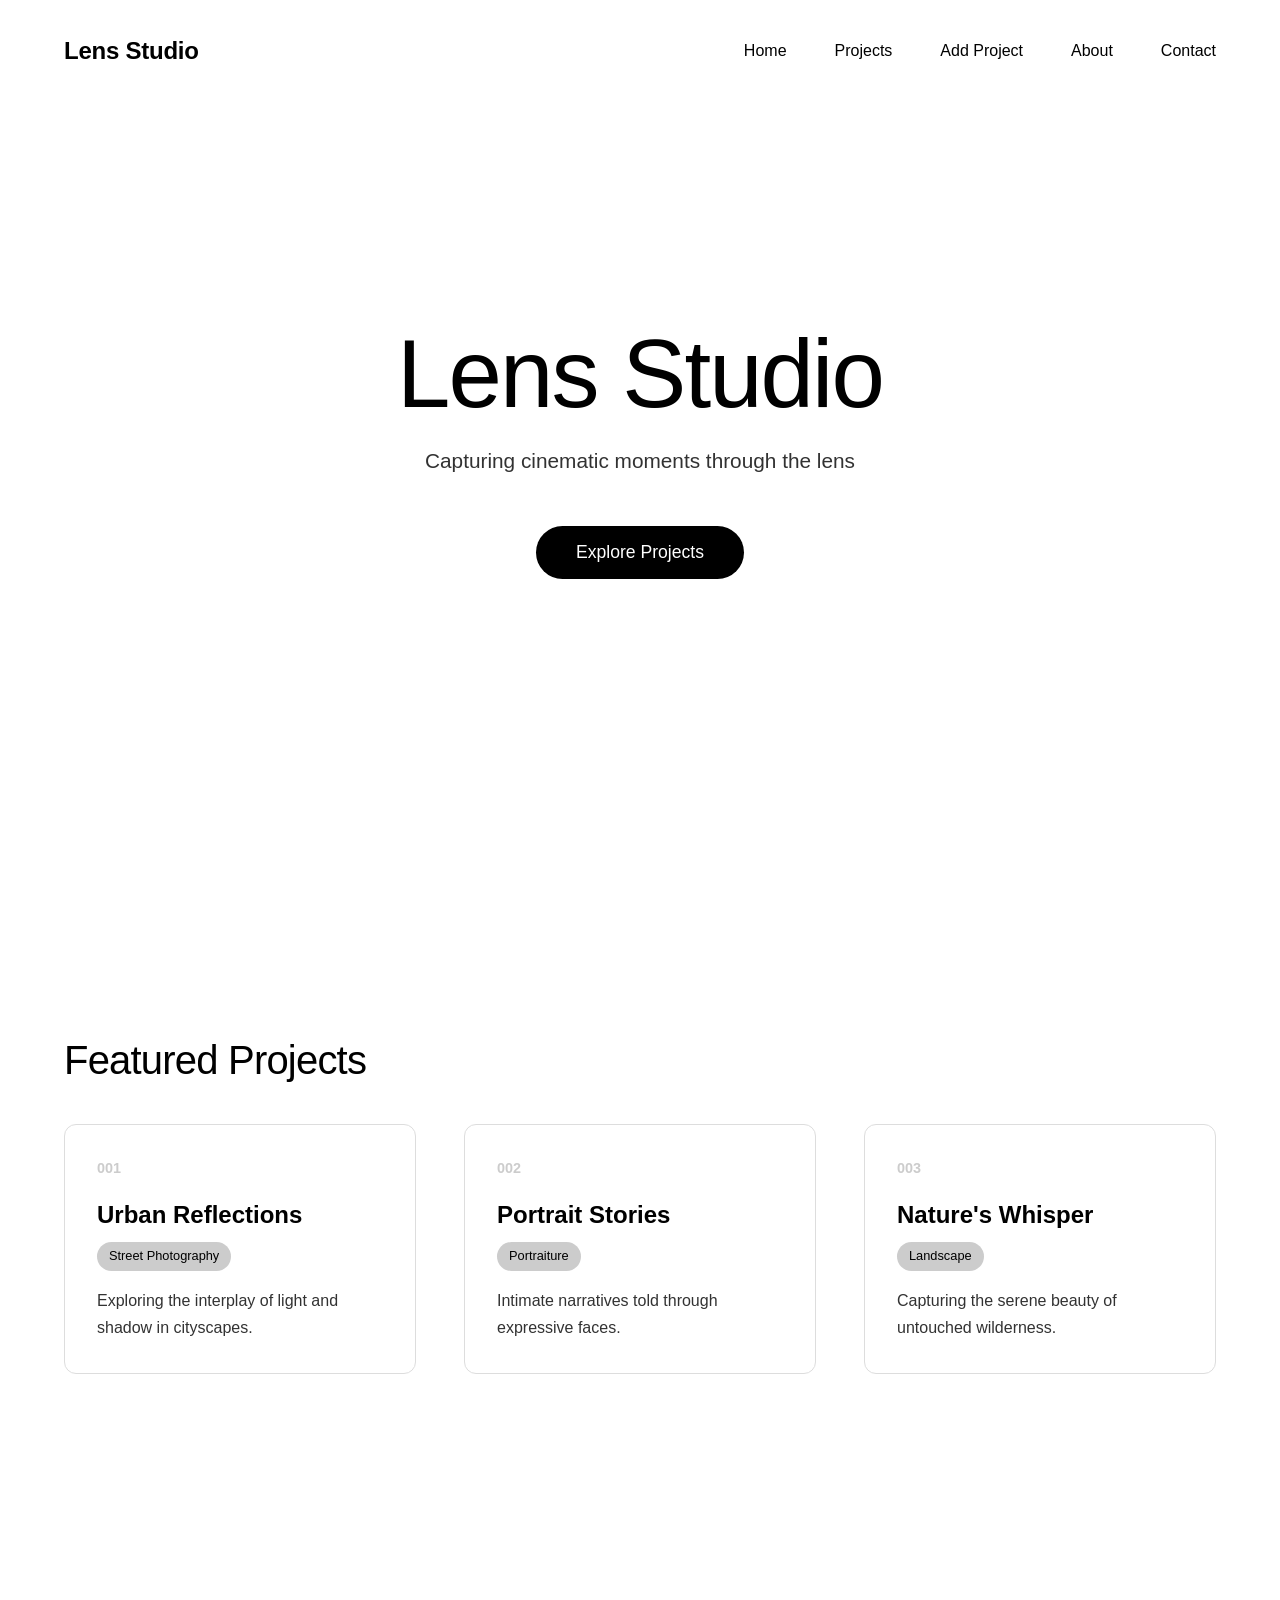
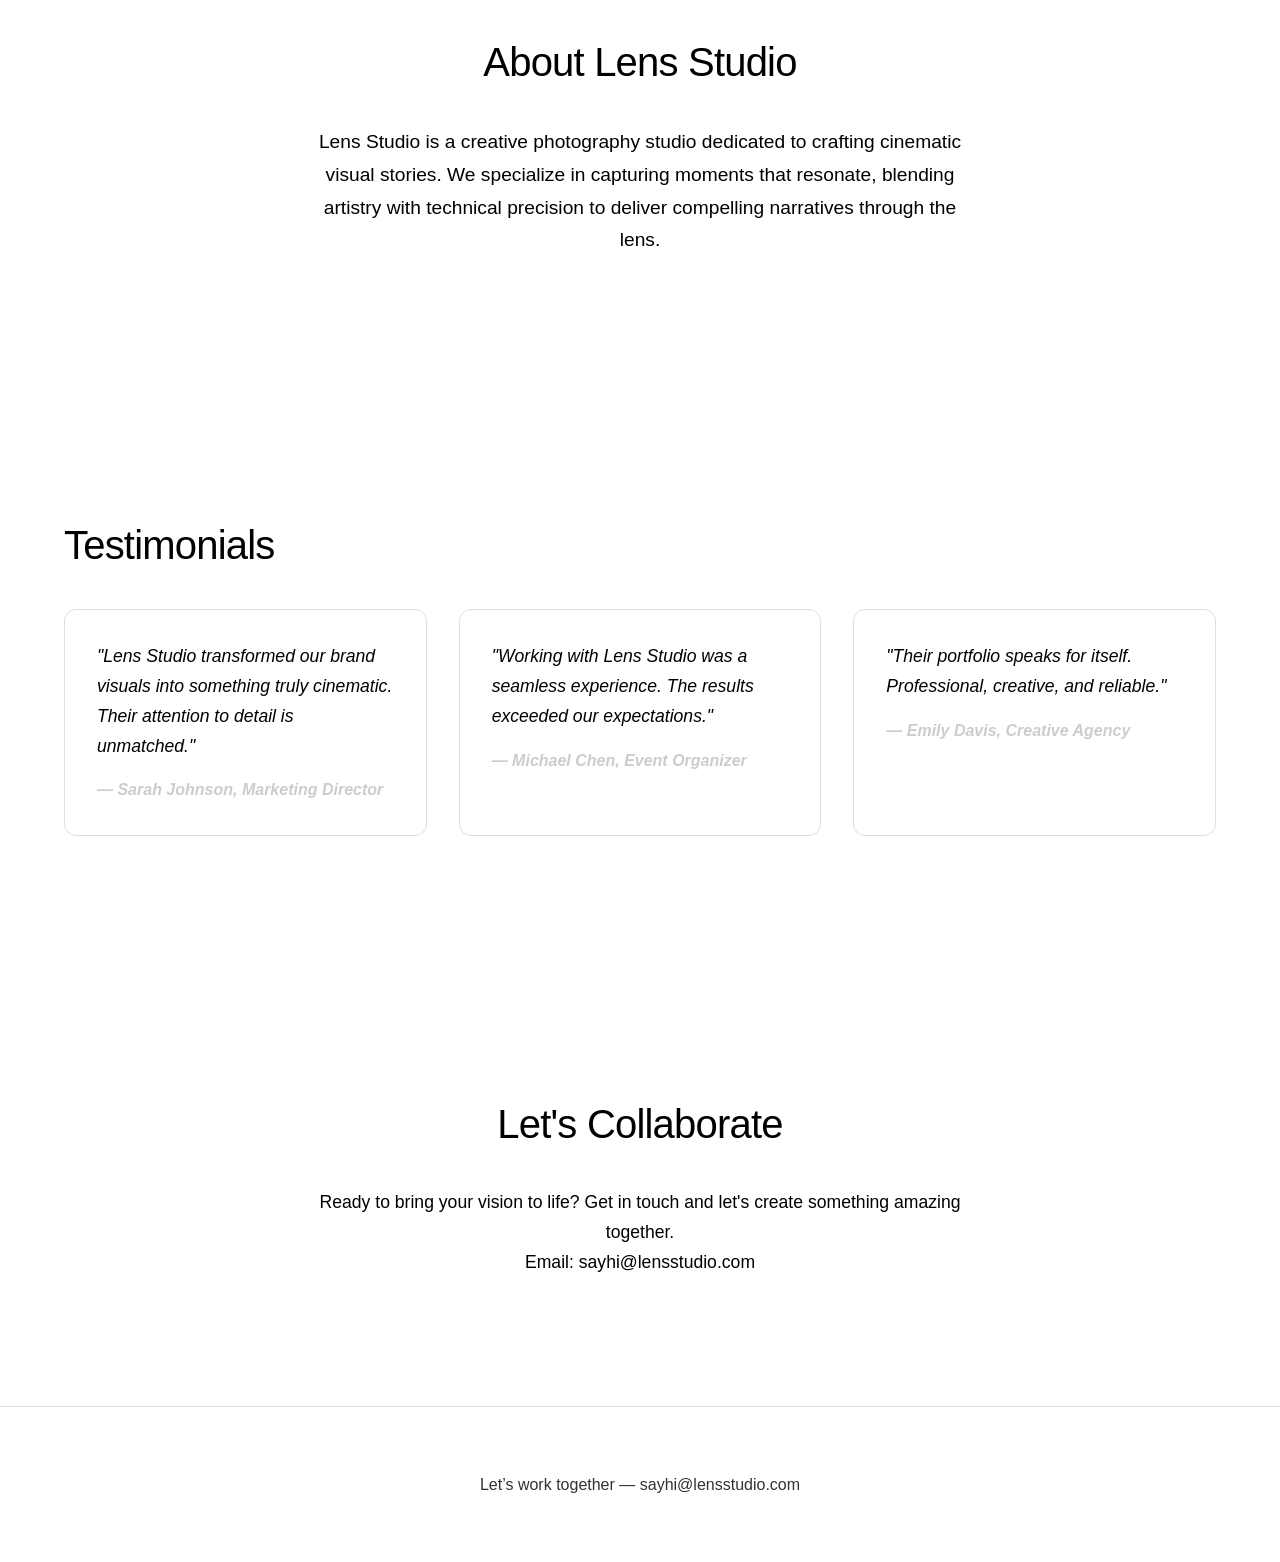
==== index.html @ a155107c "Folders added an wireframes updated" ====
<!DOCTYPE html>
<html lang="en">
<head>
    <meta charset="UTF-8">
    <meta name="viewport" content="width=device-width, initial-scale=1.0">
    <title>Lens Studio</title>
    <link rel="stylesheet" href="style.css">
</head>
<body>
    <header id="header">
        <nav>
            <div class="logo">Lens Studio</div>
            <ul>
                <li><a href="#home">Home</a></li>
                <li><a href="#projects">Projects</a></li>
                <li><a href="#add-project">Add Project</a></li>
                <li><a href="#about">About</a></li>
                <li><a href="#contact">Contact</a></li>
            </ul>
        </nav>
    </header>
    <main>
        <section id="home" class="hero">
            <div class="hero-content">
                <h1>Lens Studio</h1>
                <p>Capturing cinematic moments through the lens</p>
                <button id="explore-btn">Explore Projects</button>
            </div>
        </section>
        <section id="projects">
            <h2>Featured Projects</h2>
            <div class="projects-grid">
                <div class="project-card">
                    <div class="project-number">001</div>
                    <h3>Urban Reflections</h3>
                    <span class="category">Street Photography</span>
                    <p>Exploring the interplay of light and shadow in cityscapes.</p>
                </div>
                <div class="project-card">
                    <div class="project-number">002</div>
                    <h3>Portrait Stories</h3>
                    <span class="category">Portraiture</span>
                    <p>Intimate narratives told through expressive faces.</p>
                </div>
                <div class="project-card">
                    <div class="project-number">003</div>
                    <h3>Nature's Whisper</h3>
                    <span class="category">Landscape</span>
                    <p>Capturing the serene beauty of untouched wilderness.</p>
                </div>
            </div>
        </section>
        <section id="about">
            <h2>About Lens Studio</h2>
            <p>Lens Studio is a creative photography studio dedicated to crafting cinematic visual stories. We specialize in capturing moments that resonate, blending artistry with technical precision to deliver compelling narratives through the lens.</p>
        </section>
        <section id="testimonials">
            <h2>Testimonials</h2>
            <div class="testimonials-grid">
                <div class="testimonial-card">
                    <p>"Lens Studio transformed our brand visuals into something truly cinematic. Their attention to detail is unmatched."</p>
                    <cite>— Sarah Johnson, Marketing Director</cite>
                </div>
                <div class="testimonial-card">
                    <p>"Working with Lens Studio was a seamless experience. The results exceeded our expectations."</p>
                    <cite>— Michael Chen, Event Organizer</cite>
                </div>
                <div class="testimonial-card">
                    <p>"Their portfolio speaks for itself. Professional, creative, and reliable."</p>
                    <cite>— Emily Davis, Creative Agency</cite>
                </div>
            </div>
        </section>
        <section id="contact">
            <h2>Let's Collaborate</h2>
            <p>Ready to bring your vision to life? Get in touch and let's create something amazing together.</p>
            <p>Email: <a href="mailto:sayhi@lensstudio.com">sayhi@lensstudio.com</a></p>
        </section>
    </main>
    <footer>
        <p>Let’s work together — <a href="mailto:sayhi@lensstudio.com">sayhi@lensstudio.com</a></p>
    </footer>
    <script src="script.js"></script>
</body>
</html>
---- style.css ----
/* CSS Variables for themes - removed dark mode for homepage */
:root {
    --bg-color: #ffffff;
    --text-color: #000000;
    --accent-color: #cccccc;
    --shadow: rgba(0, 0, 0, 0.1);
    --border: #dddddd;
}

/* Global Styles */
* {
    margin: 0;
    padding: 0;
    box-sizing: border-box;
}

html {
    scroll-behavior: smooth;
}

body {
    font-family: 'Inter', -apple-system, BlinkMacSystemFont, 'Segoe UI', Roboto, sans-serif;
    line-height: 1.6;
    color: var(--text-color);
    background-color: var(--bg-color);
    transition: background-color 0.3s, color 0.3s;
}

h1, h2 {
    font-weight: 400;
    letter-spacing: -0.02em;
}

h1 {
    font-size: clamp(3rem, 10vw, 6rem);
    line-height: 1.1;
    font-family: 'Space Grotesk', sans-serif;
}

h2 {
    font-size: 2.5rem;
    margin-bottom: 2rem;
}

p {
    font-size: 1.1rem;
    line-height: 1.7;
}

/* Header */
header {
    position: fixed;
    top: 0;
    width: 100%;
    z-index: 100;
    transition: all 0.3s ease;
}

header.scrolled {
    background: rgba(255, 255, 255, 0.95);
    backdrop-filter: blur(10px);
    border-bottom: 1px solid var(--border);
}

nav {
    display: flex;
    justify-content: space-between;
    align-items: center;
    padding: 2rem 4rem;
    max-width: 1400px;
    margin: 0 auto;
}

.logo {
    font-size: 1.5rem;
    font-weight: 600;
    letter-spacing: -0.01em;
    font-family: 'Space Grotesk', sans-serif;
}

nav ul {
    display: flex;
    list-style: none;
    gap: 3rem;
}

nav a {
    text-decoration: none;
    color: var(--text-color);
    font-weight: 500;
    transition: color 0.3s ease;
    position: relative;
}

nav a:hover {
    color: var(--accent-color);
}

nav a::after {
    content: '';
    position: absolute;
    bottom: -5px;
    left: 0;
    width: 0;
    height: 2px;
    background: var(--text-color);
    transition: width 0.3s ease;
}

nav a:hover::after {
    width: 100%;
}

/* Hero */
.hero {
    height: 100vh;
    display: flex;
    align-items: center;
    justify-content: center;
    text-align: center;
    padding: 0 2rem;
}

.hero-content h1 {
    margin-bottom: 1rem;
}

.hero-content p {
    font-size: 1.3rem;
    margin-bottom: 3rem;
    opacity: 0.8;
}

#explore-btn {
    background: var(--text-color);
    color: var(--bg-color);
    border: none;
    padding: 1rem 2.5rem;
    font-size: 1.1rem;
    font-weight: 500;
    cursor: pointer;
    border-radius: 50px;
    transition: all 0.3s ease;
    position: relative;
    overflow: hidden;
}

#explore-btn:hover {
    background: var(--accent-color);
    transform: translateY(-2px);
    box-shadow: 0 10px 30px var(--shadow);
}

#explore-btn::before {
    content: '';
    position: absolute;
    top: 0;
    left: -100%;
    width: 100%;
    height: 100%;
    background: linear-gradient(90deg, transparent, rgba(255,255,255,0.2), transparent);
    transition: left 0.5s;
}

#explore-btn:hover::before {
    left: 100%;
}

/* Sections */
section {
    padding: 8rem 4rem;
    max-width: 1400px;
    margin: 0 auto;
    opacity: 0;
    transform: translateY(30px);
    transition: opacity 0.6s ease, transform 0.6s ease;
}

section.visible {
    opacity: 1;
    transform: translateY(0);
}

#about, #contact {
    text-align: center;
    max-width: 800px;
    margin: 0 auto;
}

#about p {
    font-size: 1.2rem;
}

/* Projects */
.projects-grid {
    display: grid;
    grid-template-columns: repeat(3, 1fr);
    gap: 3rem;
}

.project-card {
    background: var(--bg-color);
    border: 1px solid var(--border);
    border-radius: 12px;
    padding: 2rem;
    transition: all 0.3s ease;
    cursor: pointer;
}

.project-card:hover {
    transform: translateY(-10px);
    box-shadow: 0 20px 40px var(--shadow);
    border-color: var(--accent-color);
}

.project-number {
    font-size: 0.9rem;
    color: var(--accent-color);
    font-weight: 600;
    margin-bottom: 1rem;
}

.project-card h3 {
    font-size: 1.5rem;
    margin-bottom: 0.5rem;
}

.category {
    display: inline-block;
    background: var(--accent-color);
    color: var(--text-color);
    padding: 0.25rem 0.75rem;
    border-radius: 20px;
    font-size: 0.8rem;
    font-weight: 500;
    margin-bottom: 1rem;
}

.project-card p {
    font-size: 1rem;
    opacity: 0.8;
}

/* Testimonials */
.testimonials-grid {
    display: grid;
    grid-template-columns: repeat(auto-fit, minmax(300px, 1fr));
    gap: 2rem;
}

.testimonial-card {
    background: var(--bg-color);
    border: 1px solid var(--border);
    border-radius: 12px;
    padding: 2rem;
    transition: all 0.3s ease;
}

.testimonial-card:hover {
    transform: translateY(-5px);
    box-shadow: 0 10px 20px var(--shadow);
}

.testimonial-card p {
    font-style: italic;
    margin-bottom: 1rem;
    font-size: 1.1rem;
}

.testimonial-card cite {
    font-weight: 600;
    color: var(--accent-color);
}

/* Contact */
#contact a {
    color: var(--text-color);
    text-decoration: none;
    font-weight: 500;
    transition: color 0.3s ease;
}

#contact a:hover {
    color: var(--accent-color);
}

/* Footer */
footer {
    padding: 4rem 4rem;
    text-align: center;
    border-top: 1px solid var(--border);
    background: var(--bg-color);
}

footer p {
    font-size: 1rem;
    opacity: 0.8;
}

footer a {
    color: var(--text-color);
    text-decoration: none;
    font-weight: 500;
}

/* Responsive */
@media (max-width: 1024px) {
    .projects-grid {
        grid-template-columns: repeat(2, 1fr);
    }
    nav {
        padding: 2rem;
    }
    nav ul {
        gap: 2rem;
    }
    section {
        padding: 6rem 2rem;
    }
}

@media (max-width: 768px) {
    h1 {
        font-size: clamp(2.5rem, 15vw, 4rem);
    }
    h2 {
        font-size: 2rem;
    }
    .projects-grid {
        grid-template-columns: 1fr;
    }
    nav ul {
        gap: 1rem;
    }
    nav a {
        font-size: 0.9rem;
    }
    .hero-content p {
        font-size: 1.1rem;
    }
    #explore-btn {
        padding: 0.8rem 2rem;
        font-size: 1rem;
    }
    section {
        padding: 4rem 1rem;
    }
    footer {
        padding: 2rem 1rem;
    }
}
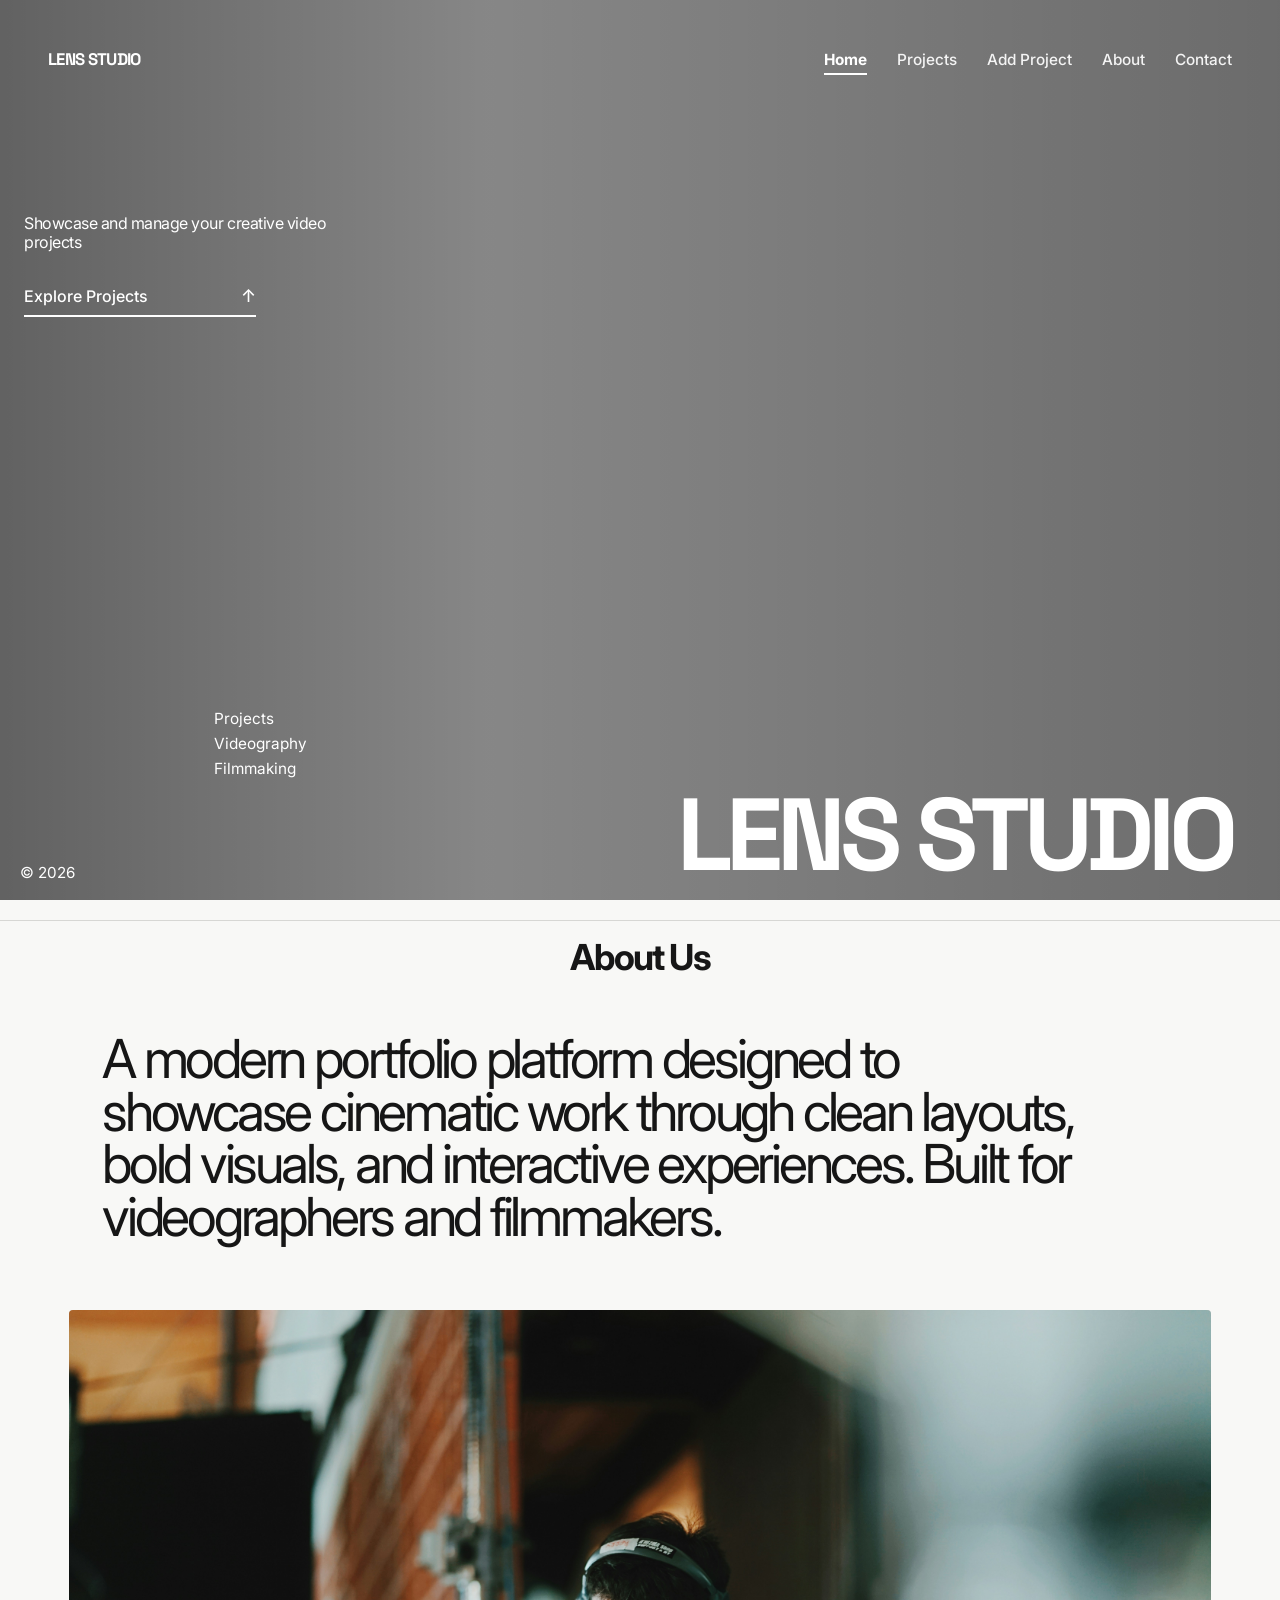
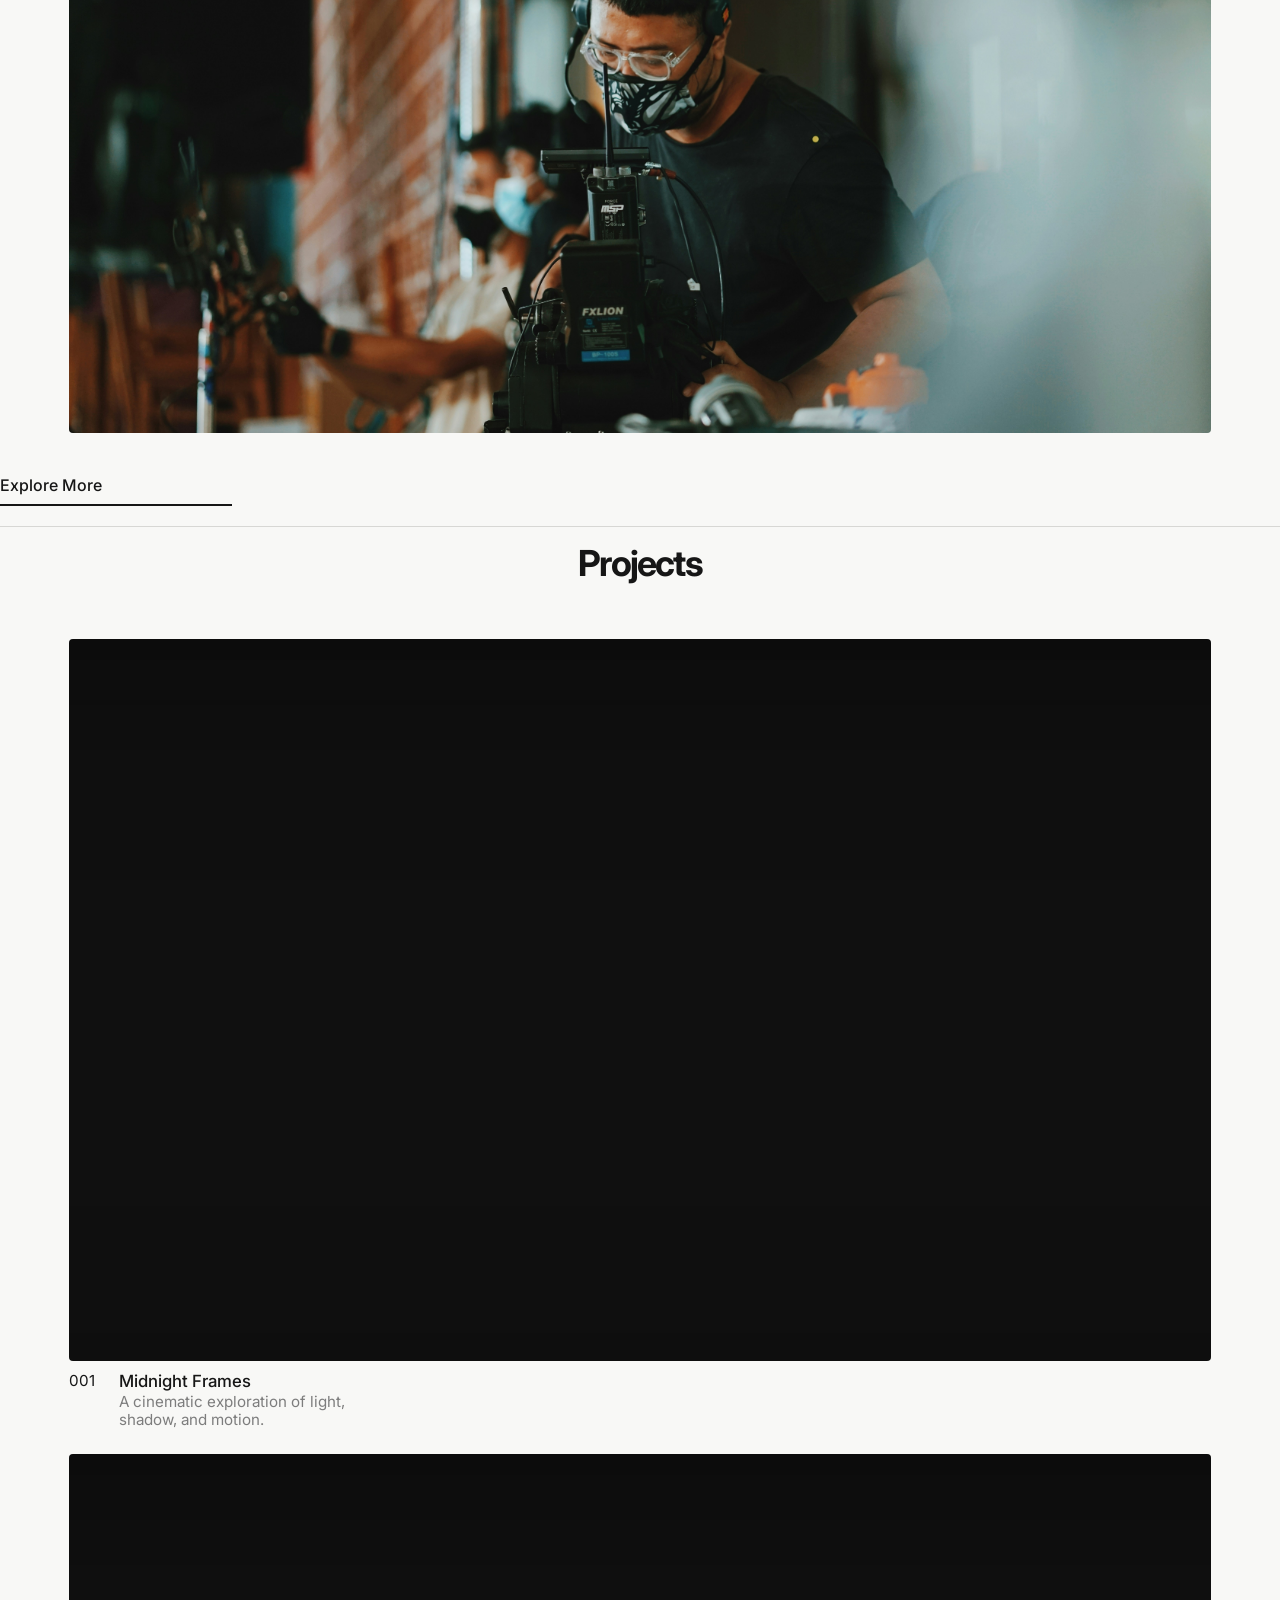
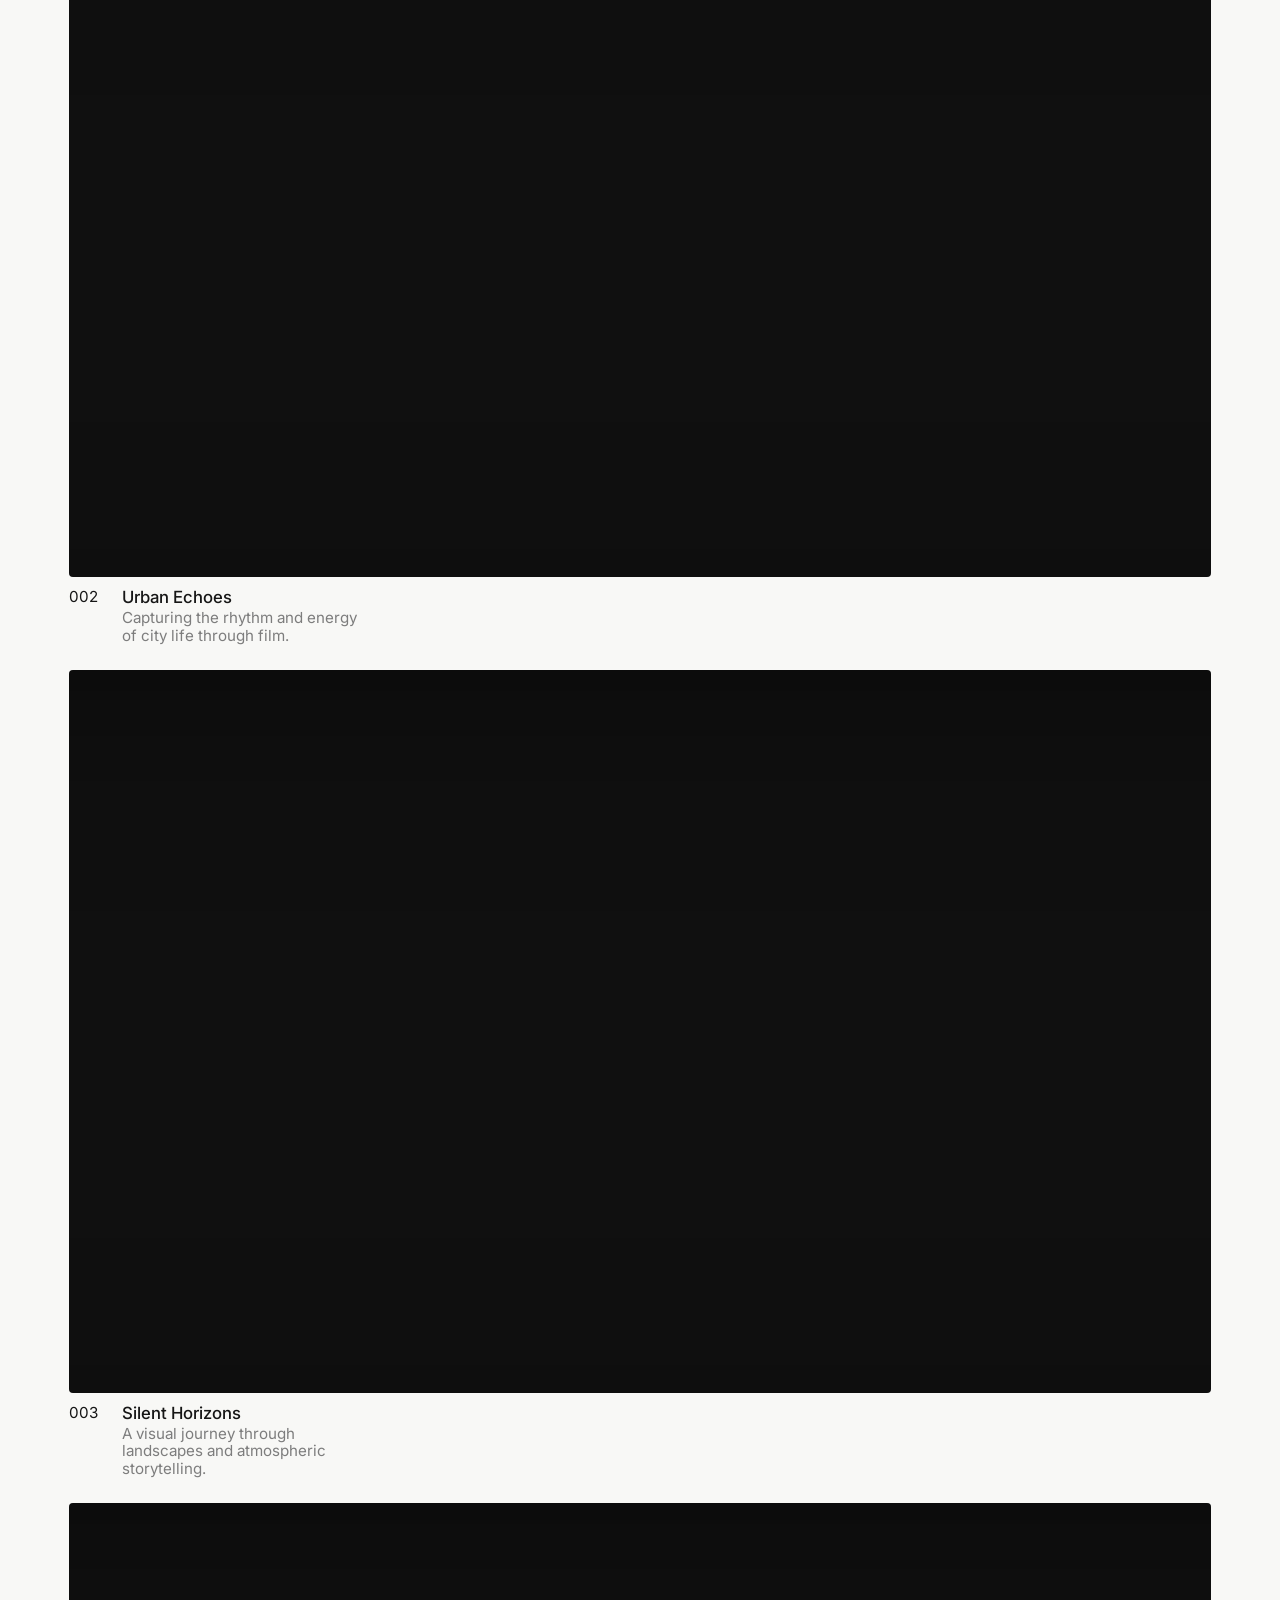
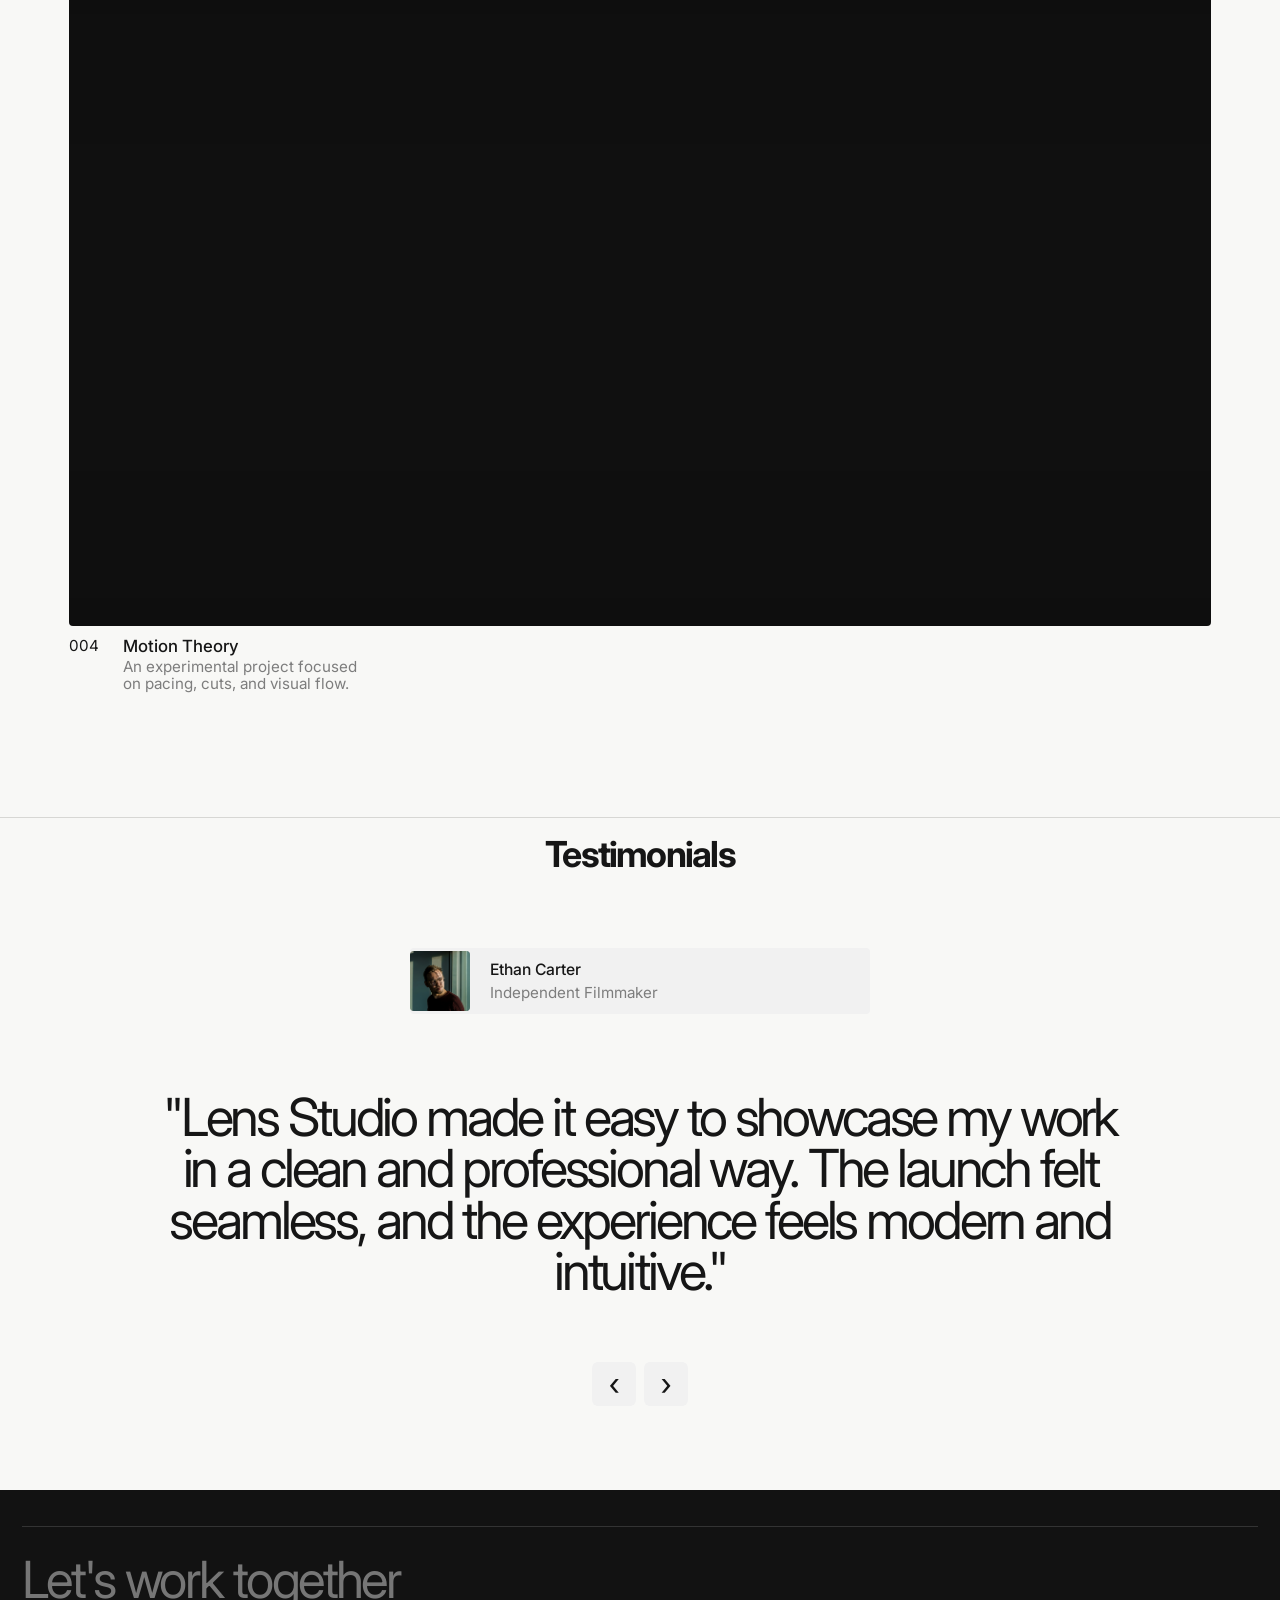
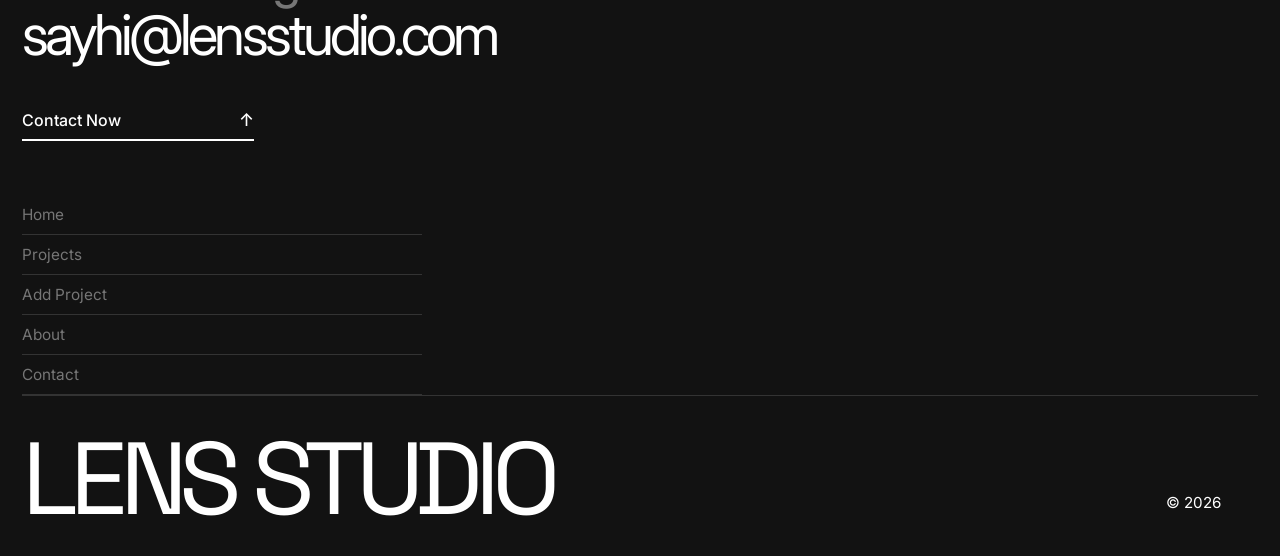
==== commit e1da39c0: "wireframes updated and link pages added" ====
--- a/index.html
+++ b/index.html
@@ -4,82 +4,236 @@
     <meta charset="UTF-8">
     <meta name="viewport" content="width=device-width, initial-scale=1.0">
     <title>Lens Studio</title>
+    <link rel="preconnect" href="https://fonts.googleapis.com">
+    <link rel="preconnect" href="https://fonts.gstatic.com" crossorigin>
+    <link href="https://fonts.googleapis.com/css2?family=Inter:wght@400;500;600;700;800&family=Space+Grotesk:wght@700&display=swap" rel="stylesheet">
     <link rel="stylesheet" href="style.css">
 </head>
 <body>
-    <header id="header">
-        <nav>
-            <div class="logo">Lens Studio</div>
-            <ul>
-                <li><a href="#home">Home</a></li>
-                <li><a href="#projects">Projects</a></li>
-                <li><a href="#add-project">Add Project</a></li>
-                <li><a href="#about">About</a></li>
-                <li><a href="#contact">Contact</a></li>
+    <header class="site-header" id="header">
+        <nav class="main-nav" aria-label="Primary">
+            <a class="logo" href="#home">LENS STUDIO</a>
+            <ul class="nav-list">
+                <li><a href="#home" class="nav-link active">Home</a></li>
+                <li><a href="#projects" class="nav-link">Projects</a></li>
+                <li><a href="add-project.html" class="nav-link">Add Project</a></li>
+                <li><a href="#about" class="nav-link">About</a></li>
+                <li><a href="contact.html" class="nav-link">Contact</a></li>
             </ul>
         </nav>
     </header>
+
     <main>
-        <section id="home" class="hero">
-            <div class="hero-content">
-                <h1>Lens Studio</h1>
-                <p>Capturing cinematic moments through the lens</p>
-                <button id="explore-btn">Explore Projects</button>
-            </div>
-        </section>
-        <section id="projects">
-            <h2>Featured Projects</h2>
-            <div class="projects-grid">
-                <div class="project-card">
-                    <div class="project-number">001</div>
-                    <h3>Urban Reflections</h3>
-                    <span class="category">Street Photography</span>
-                    <p>Exploring the interplay of light and shadow in cityscapes.</p>
-                </div>
-                <div class="project-card">
-                    <div class="project-number">002</div>
-                    <h3>Portrait Stories</h3>
-                    <span class="category">Portraiture</span>
-                    <p>Intimate narratives told through expressive faces.</p>
-                </div>
-                <div class="project-card">
-                    <div class="project-number">003</div>
-                    <h3>Nature's Whisper</h3>
-                    <span class="category">Landscape</span>
-                    <p>Capturing the serene beauty of untouched wilderness.</p>
-                </div>
-            </div>
-        </section>
-        <section id="about">
-            <h2>About Lens Studio</h2>
-            <p>Lens Studio is a creative photography studio dedicated to crafting cinematic visual stories. We specialize in capturing moments that resonate, blending artistry with technical precision to deliver compelling narratives through the lens.</p>
-        </section>
-        <section id="testimonials">
-            <h2>Testimonials</h2>
-            <div class="testimonials-grid">
-                <div class="testimonial-card">
-                    <p>"Lens Studio transformed our brand visuals into something truly cinematic. Their attention to detail is unmatched."</p>
-                    <cite>— Sarah Johnson, Marketing Director</cite>
-                </div>
-                <div class="testimonial-card">
-                    <p>"Working with Lens Studio was a seamless experience. The results exceeded our expectations."</p>
-                    <cite>— Michael Chen, Event Organizer</cite>
-                </div>
-                <div class="testimonial-card">
-                    <p>"Their portfolio speaks for itself. Professional, creative, and reliable."</p>
-                    <cite>— Emily Davis, Creative Agency</cite>
-                </div>
-            </div>
-        </section>
-        <section id="contact">
-            <h2>Let's Collaborate</h2>
-            <p>Ready to bring your vision to life? Get in touch and let's create something amazing together.</p>
-            <p>Email: <a href="mailto:sayhi@lensstudio.com">sayhi@lensstudio.com</a></p>
+        <section id="home" class="hero-panel">
+            <div class="hero-video-wrap" aria-hidden="true">
+                <iframe
+                    class="hero-video"
+                    src="https://www.youtube-nocookie.com/embed/nTNQWsrMmH4?autoplay=1&mute=1&loop=1&playlist=nTNQWsrMmH4&controls=0&showinfo=0&modestbranding=1&rel=0&playsinline=1"
+                    title="Lens Studio hero background video"
+                    allow="autoplay; encrypted-media; picture-in-picture"
+                    referrerpolicy="strict-origin-when-cross-origin"
+                    tabindex="-1"
+                ></iframe>
+            </div>
+            <div class="hero-overlay" aria-hidden="true"></div>
+            <div class="hero-copy">
+                <p class="hero-description">Showcase and manage your creative video projects</p>
+                <a class="line-action" href="#projects">
+                    <span>Explore Projects</span>
+                    <span class="action-arrow" aria-hidden="true">↑</span>
+                </a>
+            </div>
+
+            <div class="hero-meta">
+                <ul class="hero-tags" aria-label="Creative categories">
+                    <li>Projects</li>
+                    <li>Videography</li>
+                    <li>Filmmaking</li>
+                </ul>
+                <p class="hero-year">© 2026</p>
+            </div>
+
+            <div class="hero-brand" aria-hidden="true">LENS STUDIO</div>
+        </section>
+
+        <section id="about" class="content-section">
+            <div class="section-divider"></div>
+            <h2 class="section-title">About Us</h2>
+            <div class="about-copy">
+                <p>
+                    A modern portfolio platform designed to showcase cinematic work through clean layouts,
+                    bold visuals, and interactive experiences. Built for videographers and filmmakers.
+                </p>
+            </div>
+            <div class="feature-panel">
+                <img
+                    class="feature-image"
+                    src="images/rendy-novantino-V8idTEo5K20-unsplash.jpg"
+                    alt="Cinematic behind-the-scenes filmmaking setup"
+                >
+            </div>
+            <a class="line-action line-action-dark" href="#projects">
+                <span>Explore More</span>
+            </a>
+        </section>
+
+        <section id="projects" class="content-section projects-section">
+            <div class="section-divider"></div>
+            <h2 class="section-title">Projects</h2>
+
+            <article class="project-showcase project-showcase-link">
+                <a class="project-showcase-anchor" href="midnight-frames.html" aria-label="Open Midnight Frames project page">
+                    <div class="project-visual video-card">
+                        <iframe
+                            class="project-video"
+                            src="https://www.youtube-nocookie.com/embed/4ykTi2jB4NY?autoplay=1&mute=1&loop=1&playlist=4ykTi2jB4NY&controls=0&modestbranding=1&rel=0&playsinline=1&iv_load_policy=3&fs=0&disablekb=1"
+                            title="Midnight Frames video preview"
+                            loading="lazy"
+                            allow="autoplay; encrypted-media; picture-in-picture"
+                            allowfullscreen
+                            referrerpolicy="strict-origin-when-cross-origin"
+                            tabindex="-1"
+                        ></iframe>
+                    </div>
+                    <div class="project-caption">
+                        <span class="project-index">001</span>
+                        <div>
+                            <h3>Midnight Frames</h3>
+                            <p>A cinematic exploration of light, shadow, and motion.</p>
+                        </div>
+                    </div>
+                </a>
+            </article>
+
+            <article class="project-showcase">
+                <div class="project-visual video-card">
+                    <iframe
+                        class="project-video"
+                        src="https://www.youtube-nocookie.com/embed/WNnKGUQZi84?autoplay=1&mute=1&loop=1&playlist=WNnKGUQZi84&controls=0&modestbranding=1&rel=0&playsinline=1&iv_load_policy=3&fs=0&disablekb=1"
+                        title="Urban Echoes video preview"
+                        loading="lazy"
+                        allow="autoplay; encrypted-media; picture-in-picture"
+                        allowfullscreen
+                        referrerpolicy="strict-origin-when-cross-origin"
+                        tabindex="-1"
+                    ></iframe>
+                </div>
+                <div class="project-caption">
+                    <span class="project-index">002</span>
+                    <div>
+                        <h3>Urban Echoes</h3>
+                        <p>Capturing the rhythm and energy of city life through film.</p>
+                    </div>
+                </div>
+            </article>
+
+            <article class="project-showcase">
+                <div class="project-visual video-card">
+                    <iframe
+                        class="project-video"
+                        src="https://www.youtube-nocookie.com/embed/wZjqeleKDyE?autoplay=1&mute=1&loop=1&playlist=wZjqeleKDyE&controls=0&modestbranding=1&rel=0&playsinline=1&iv_load_policy=3&fs=0&disablekb=1"
+                        title="Silent Horizons video preview"
+                        loading="lazy"
+                        allow="autoplay; encrypted-media; picture-in-picture"
+                        allowfullscreen
+                        referrerpolicy="strict-origin-when-cross-origin"
+                        tabindex="-1"
+                    ></iframe>
+                </div>
+                <div class="project-caption">
+                    <span class="project-index">003</span>
+                    <div>
+                        <h3>Silent Horizons</h3>
+                        <p>A visual journey through landscapes and atmospheric storytelling.</p>
+                    </div>
+                </div>
+            </article>
+
+            <article class="project-showcase">
+                <div class="project-visual video-card">
+                    <iframe
+                        class="project-video"
+                        src="https://www.youtube-nocookie.com/embed/X4EcUcoo0r4?autoplay=1&mute=1&loop=1&playlist=X4EcUcoo0r4&controls=0&modestbranding=1&rel=0&playsinline=1&iv_load_policy=3&fs=0&disablekb=1"
+                        title="Motion Theory video preview"
+                        loading="lazy"
+                        allow="autoplay; encrypted-media; picture-in-picture"
+                        allowfullscreen
+                        referrerpolicy="strict-origin-when-cross-origin"
+                        tabindex="-1"
+                    ></iframe>
+                </div>
+                <div class="project-caption">
+                    <span class="project-index">004</span>
+                    <div>
+                        <h3>Motion Theory</h3>
+                        <p>An experimental project focused on pacing, cuts, and visual flow.</p>
+                    </div>
+                </div>
+            </article>
+        </section>
+
+        <section id="testimonials" class="content-section testimonials-section">
+            <div class="section-divider"></div>
+            <h2 class="section-title">Testimonials</h2>
+
+            <div class="testimonial-card">
+                <div class="testimonial-author">
+                    <img
+                        class="author-avatar"
+                        id="author-avatar"
+                        src="images/ben-tofan-liy0P6AmGPM-unsplash.jpg"
+                        alt="Portrait of Ethan Carter"
+                    >
+                    <div>
+                        <p class="author-name" id="author-name">Ethan Carter</p>
+                        <p class="author-role" id="author-role">Independent Filmmaker</p>
+                    </div>
+                </div>
+
+                <blockquote class="testimonial-quote" id="testimonial-quote">
+                    "Lens Studio made it easy to showcase my work in a clean and professional way.
+                    The launch felt seamless, and the experience feels modern and intuitive."
+                </blockquote>
+
+                <div class="testimonial-controls">
+                    <button class="testimonial-button" id="prev-testimonial" type="button" aria-label="Previous testimonial">
+                        ‹
+                    </button>
+                    <button class="testimonial-button" id="next-testimonial" type="button" aria-label="Next testimonial">
+                        ›
+                    </button>
+                </div>
+            </div>
         </section>
     </main>
-    <footer>
-        <p>Let’s work together — <a href="mailto:sayhi@lensstudio.com">sayhi@lensstudio.com</a></p>
+
+    <footer id="contact" class="site-footer">
+        <div class="footer-divider"></div>
+        <div class="footer-intro">
+            <p class="footer-kicker">Let's work together</p>
+            <a class="footer-email" href="mailto:sayhi@lensstudio.com">sayhi@lensstudio.com</a>
+            <a class="line-action footer-action" href="mailto:sayhi@lensstudio.com">
+                <span>Contact Now</span>
+                <span class="action-arrow" aria-hidden="true">↑</span>
+            </a>
+        </div>
+
+        <div class="footer-links">
+            <a href="#home">Home</a>
+            <a href="#projects">Projects</a>
+            <a href="add-project.html">Add Project</a>
+            <a href="#about">About</a>
+            <a href="contact.html">Contact</a>
+        </div>
+
+        <div class="footer-divider"></div>
+
+        <div class="footer-bottom">
+            <p class="footer-brand">LENS STUDIO</p>
+            <p class="footer-year">© 2026</p>
+        </div>
     </footer>
+
     <script src="script.js"></script>
 </body>
-</html>+</html>
--- a/style.css
+++ b/style.css
@@ -1,17 +1,20 @@
-/* CSS Variables for themes - removed dark mode for homepage */
 :root {
-    --bg-color: #ffffff;
-    --text-color: #000000;
-    --accent-color: #cccccc;
-    --shadow: rgba(0, 0, 0, 0.1);
-    --border: #dddddd;
-}
-
-/* Global Styles */
+    --bg: #f8f8f6;
+    --surface: #d9d9d9;
+    --hero: #a7a7a7;
+    --text: #161616;
+    --muted: #7d7d7d;
+    --line: #d7d7d4;
+    --footer: #121212;
+    --footer-line: rgba(255, 255, 255, 0.14);
+    --footer-muted: #767676;
+    --white: #ffffff;
+}
+
 * {
+    box-sizing: border-box;
     margin: 0;
     padding: 0;
-    box-sizing: border-box;
 }
 
 html {
@@ -19,333 +22,1289 @@
 }
 
 body {
-    font-family: 'Inter', -apple-system, BlinkMacSystemFont, 'Segoe UI', Roboto, sans-serif;
-    line-height: 1.6;
-    color: var(--text-color);
-    background-color: var(--bg-color);
-    transition: background-color 0.3s, color 0.3s;
-}
-
-h1, h2 {
-    font-weight: 400;
-    letter-spacing: -0.02em;
-}
-
-h1 {
-    font-size: clamp(3rem, 10vw, 6rem);
-    line-height: 1.1;
-    font-family: 'Space Grotesk', sans-serif;
-}
-
-h2 {
-    font-size: 2.5rem;
-    margin-bottom: 2rem;
-}
-
-p {
+    background: var(--bg);
+    color: var(--text);
+    font-family: "Inter", sans-serif;
+}
+
+.page-main {
+    padding-top: 80px;
+}
+
+a {
+    color: inherit;
+    text-decoration: none;
+}
+
+button {
+    font: inherit;
+}
+
+.site-header {
+    position: fixed;
+    inset: 0 0 auto;
+    z-index: 20;
+    padding: 24px 24px 0;
+    transition: background 0.3s ease, padding 0.3s ease, box-shadow 0.3s ease;
+}
+
+.site-header.scrolled {
+    padding: 0;
+    background: rgba(0, 0, 0, 0.96);
+    box-shadow: 0 12px 30px rgba(0, 0, 0, 0.22);
+}
+
+.site-header-static {
+    padding: 0;
+}
+
+.main-nav {
+    display: flex;
+    align-items: center;
+    justify-content: space-between;
+    gap: 32px;
+    padding: 24px;
+    transition: padding 0.3s ease;
+}
+
+.site-header.scrolled .main-nav {
+    padding: 18px 24px;
+}
+
+.logo {
+    font-family: "Space Grotesk", sans-serif;
+    font-size: 1.05rem;
+    font-weight: 700;
+    letter-spacing: -0.04em;
+    color: var(--white);
+}
+
+.nav-list {
+    display: flex;
+    align-items: center;
+    gap: 30px;
+    list-style: none;
+}
+
+.nav-link {
+    position: relative;
+    color: rgba(255, 255, 255, 0.92);
+    font-size: 0.96rem;
+    font-weight: 500;
+}
+
+.nav-link.active {
+    color: var(--white);
+    font-weight: 700;
+}
+
+.nav-link::after {
+    content: "";
+    position: absolute;
+    left: 0;
+    bottom: -6px;
+    width: 100%;
+    height: 2px;
+    transform: scaleX(0);
+    transform-origin: left;
+    background: var(--white);
+    transition: transform 0.25s ease;
+}
+
+.nav-link:hover::after,
+.nav-link.active::after {
+    transform: scaleX(1);
+}
+
+.hero-panel {
+    position: relative;
+    min-height: 100svh;
+    padding: 24px;
+    background: var(--hero);
+    color: var(--white);
+    overflow: hidden;
+}
+
+.hero-video-wrap,
+.hero-overlay {
+    position: absolute;
+    inset: 0;
+}
+
+.hero-video-wrap {
+    inset: -2px;
+    z-index: 0;
+    overflow: hidden;
+}
+
+.hero-video {
+    position: absolute;
+    top: 50%;
+    left: 50%;
+    width: 220vw;
+    height: 220vh;
+    min-width: 220vw;
+    min-height: 220vh;
+    border: 0;
+    transform: translate(-50%, -50%);
+    pointer-events: none;
+}
+
+.hero-overlay {
+    z-index: 1;
+    background:
+        linear-gradient(90deg, rgba(0, 0, 0, 0.42) 0%, rgba(0, 0, 0, 0.2) 38%, rgba(0, 0, 0, 0.36) 100%),
+        rgba(167, 167, 167, 0.32);
+}
+
+.hero-copy {
+    max-width: 310px;
+    padding-top: 190px;
+    position: relative;
+    z-index: 2;
+}
+
+.hero-description {
+    font-size: 1rem;
+    line-height: 1.16;
+    letter-spacing: -0.03em;
+}
+
+.line-action {
+    display: inline-flex;
+    align-items: center;
+    justify-content: space-between;
+    gap: 18px;
+    width: 232px;
+    margin-top: 34px;
+    padding-bottom: 9px;
+    border-bottom: 2px solid currentColor;
+    font-size: 1rem;
+    font-weight: 500;
+}
+
+.action-arrow {
     font-size: 1.1rem;
-    line-height: 1.7;
-}
-
-/* Header */
-header {
-    position: fixed;
-    top: 0;
+}
+
+.hero-meta {
+    position: absolute;
+    left: 214px;
+    bottom: 122px;
+    z-index: 2;
+}
+
+.hero-tags {
+    list-style: none;
+    display: grid;
+    gap: 6px;
+    font-size: 0.96rem;
+}
+
+.hero-year {
+    position: absolute;
+    left: -194px;
+    bottom: -104px;
+    font-size: 0.95rem;
+}
+
+.hero-brand {
+    position: absolute;
+    right: 48px;
+    bottom: 18px;
+    font-family: "Space Grotesk", sans-serif;
+    font-size: clamp(4.2rem, 8vw, 7.2rem);
+    font-weight: 700;
+    line-height: 0.92;
+    letter-spacing: -0.06em;
+    white-space: nowrap;
+    z-index: 2;
+}
+
+.content-section {
+    padding: 20px 0 0;
+}
+
+.add-project-section {
+    padding-top: 20px;
+    background: var(--bg);
+}
+
+.add-project-page-section {
+    min-height: calc(100vh - 80px);
+}
+
+.contact-page-section {
+    background: var(--bg);
+}
+
+.contact-page-shell {
+    width: min(100%, 1440px);
+    margin: 0 auto;
+    padding: 108px 24px 0;
+}
+
+.contact-page-grid {
+    display: grid;
+    grid-template-columns: minmax(320px, 574px) minmax(0, 1fr);
+    gap: 68px;
+    align-items: start;
+}
+
+.contact-visual-panel {
+    height: 700px;
+    border-radius: 4px;
+    overflow: hidden;
+    background: #d8d8d8;
+}
+
+.contact-visual-image {
+    display: block;
     width: 100%;
-    z-index: 100;
-    transition: all 0.3s ease;
-}
-
-header.scrolled {
-    background: rgba(255, 255, 255, 0.95);
-    backdrop-filter: blur(10px);
-    border-bottom: 1px solid var(--border);
-}
-
-nav {
+    height: 100%;
+    object-fit: cover;
+}
+
+.contact-content {
+    padding-top: 8px;
+}
+
+.contact-page-title {
+    font-size: clamp(4rem, 8vw, 5.9rem);
+    line-height: 0.93;
+    letter-spacing: -0.08em;
+    font-weight: 700;
+}
+
+.contact-page-copy {
+    max-width: 460px;
+    margin-top: 42px;
+    color: var(--muted);
+    font-size: 1.05rem;
+    line-height: 1.25;
+}
+
+.contact-form {
+    margin-top: 92px;
+}
+
+.contact-form .form-row-group + .form-row-group,
+.contact-form .form-row-group + .form-row-description {
+    margin-top: 46px;
+}
+
+.contact-submit-button {
+    width: 100%;
+    margin-top: 50px;
+    padding: 20px 28px;
+    border: 0;
+    border-radius: 12px;
+    background: #000;
+    color: #fff;
+    font-size: 1.15rem;
+    font-weight: 700;
+    cursor: pointer;
+    transition: transform 0.2s ease, opacity 0.2s ease;
+}
+
+.contact-submit-button:hover {
+    transform: translateY(-1px);
+}
+
+.contact-form-status {
+    min-height: 24px;
+    margin-top: 18px;
+    color: var(--muted);
+    font-size: 0.98rem;
+}
+
+.selected-project-section {
+    background: var(--bg);
+}
+
+.selected-project-shell {
+    width: min(100%, 1440px);
+    margin: 0 auto;
+    padding: 108px 24px 0;
+}
+
+.selected-project-topbar {
+    display: flex;
+    align-items: flex-end;
+    justify-content: space-between;
+    gap: 24px;
+}
+
+.selected-project-id,
+.meta-label {
+    color: #555;
+    font-size: 0.92rem;
+    text-transform: uppercase;
+    letter-spacing: 0.22em;
+}
+
+.selected-project-actions {
+    display: flex;
+    gap: 16px;
+}
+
+.selected-project-button {
+    min-width: 100px;
+    padding: 16px 24px;
+    border: 0;
+    font-size: 1rem;
+    font-weight: 700;
+    letter-spacing: 0.12em;
+    text-align: center;
+    text-transform: uppercase;
+}
+
+.selected-project-button-dark {
+    background: #000;
+    color: #fff;
+}
+
+.selected-project-button-light {
+    background: #dfdfdf;
+    color: #181818;
+}
+
+.selected-project-title {
+    margin-top: 14px;
+    font-size: clamp(4rem, 8vw, 6.6rem);
+    line-height: 0.93;
+    letter-spacing: -0.08em;
+    font-weight: 700;
+}
+
+.selected-project-media {
+    position: relative;
+    aspect-ratio: 1.45;
+    margin-top: 28px;
+    overflow: hidden;
+    background: #d7d7d7;
+}
+
+.selected-project-media::after {
+    content: "";
+    position: absolute;
+    left: 0;
+    bottom: 0;
+    width: 33%;
+    height: 6px;
+    background: #111;
+}
+
+.selected-project-video {
+    width: 120%;
+    height: 120%;
+    border: 0;
+    transform: translate(-8%, -7%);
+    pointer-events: none;
+}
+
+.selected-project-info-grid {
+    display: grid;
+    grid-template-columns: 400px minmax(0, 1fr);
+    gap: 62px;
+    margin-top: 34px;
+}
+
+.selected-project-meta {
+    display: grid;
+    gap: 32px;
+}
+
+.meta-group {
+    display: grid;
+    gap: 14px;
+}
+
+.meta-value {
+    font-size: 1rem;
+    font-weight: 800;
+    line-height: 1.15;
+    text-transform: uppercase;
+}
+
+.meta-tags {
+    display: flex;
+    flex-wrap: wrap;
+    gap: 10px;
+}
+
+.meta-tags span {
+    padding: 8px 12px;
+    background: #efefef;
+    font-size: 0.84rem;
+    font-weight: 700;
+    letter-spacing: 0.08em;
+    text-transform: uppercase;
+}
+
+.meta-divider,
+.description-divider {
+    height: 1px;
+    background: var(--line);
+}
+
+.equipment-list {
+    display: grid;
+    gap: 10px;
+}
+
+.equipment-row {
     display: flex;
     justify-content: space-between;
-    align-items: center;
-    padding: 2rem 4rem;
-    max-width: 1400px;
+    gap: 20px;
+    font-size: 0.98rem;
+}
+
+.equipment-row span {
+    color: #666;
+    text-transform: uppercase;
+}
+
+.equipment-row strong {
+    text-align: right;
+}
+
+.selected-project-description {
+    display: grid;
+    gap: 42px;
+}
+
+.selected-project-lead {
+    max-width: 920px;
+    font-size: clamp(2rem, 4vw, 3.05rem);
+    line-height: 1.14;
+    letter-spacing: -0.05em;
+}
+
+.selected-project-description p:not(.selected-project-lead):not(.meta-label):not(.location-name):not(.location-coords) {
+    max-width: 880px;
+    color: #4d4d4d;
+    font-size: 1.08rem;
+    line-height: 1.55;
+}
+
+.project-credits-grid {
+    display: grid;
+    grid-template-columns: minmax(0, 1fr) 280px;
+    gap: 24px;
+    align-items: start;
+}
+
+.credits-list {
+    display: grid;
+    gap: 8px;
+    font-size: 1rem;
+}
+
+.project-location {
+    justify-items: end;
+    text-align: right;
+}
+
+.location-name {
+    font-size: 1.1rem;
+    font-weight: 800;
+    text-transform: uppercase;
+}
+
+.location-coords {
+    color: #666;
+    font-size: 0.92rem;
+}
+
+.next-project-block {
+    margin-top: 156px;
+    padding-bottom: 92px;
+}
+
+.next-project-title {
+    margin-top: 18px;
+    font-size: clamp(4rem, 9vw, 8rem);
+    line-height: 0.92;
+    letter-spacing: -0.08em;
+    font-weight: 700;
+    text-transform: uppercase;
+}
+
+.add-project-shell {
+    width: min(100%, 1320px);
     margin: 0 auto;
-}
-
-.logo {
-    font-size: 1.5rem;
-    font-weight: 600;
-    letter-spacing: -0.01em;
-    font-family: 'Space Grotesk', sans-serif;
-}
-
-nav ul {
+    padding: 94px 58px 98px;
+}
+
+.add-project-title {
+    font-size: clamp(4rem, 8vw, 5.8rem);
+    line-height: 0.94;
+    letter-spacing: -0.08em;
+    font-weight: 700;
+}
+
+.add-project-grid {
+    display: grid;
+    grid-template-columns: 416px minmax(0, 1fr);
+    gap: 98px;
+    margin-top: 142px;
+}
+
+.project-media-label {
+    margin-bottom: 18px;
+    color: #555;
+    font-size: 1rem;
+    text-transform: uppercase;
+    letter-spacing: 0.22em;
+}
+
+.upload-dropzone {
+    display: grid;
+    place-items: center;
+    min-height: 235px;
+    padding: 34px 26px;
+    border: 1px dashed #d6d6d6;
+    border-radius: 0;
+    background: #dedede;
+    text-align: center;
+    cursor: pointer;
+}
+
+.project-media-input {
+    position: absolute;
+    width: 1px;
+    height: 1px;
+    padding: 0;
+    margin: -1px;
+    overflow: hidden;
+    clip: rect(0, 0, 0, 0);
+    white-space: nowrap;
+    border: 0;
+}
+
+.upload-icon {
+    width: 48px;
+    height: 48px;
+    margin-bottom: 18px;
+    color: #555;
+}
+
+.upload-icon svg {
+    width: 100%;
+    height: 100%;
+    fill: currentColor;
+}
+
+.upload-title {
+    font-size: 1.1rem;
+    font-weight: 700;
+    text-transform: uppercase;
+    letter-spacing: 0.14em;
+}
+
+.upload-note {
+    margin-top: 12px;
+    color: #656565;
+    font-size: 0.85rem;
+    text-transform: uppercase;
+}
+
+.upload-status-card {
+    margin-top: 16px;
+    padding: 24px;
+    background: #efefef;
+}
+
+.upload-status-heading {
+    font-size: 1.05rem;
+    font-weight: 700;
+    text-transform: uppercase;
+    letter-spacing: 0.18em;
+}
+
+.upload-progress-track {
+    position: relative;
+    height: 4px;
+    margin-top: 18px;
+    background: #d9dde3;
+    overflow: hidden;
+}
+
+.upload-progress-fill {
+    position: absolute;
+    inset: 0 auto 0 0;
+    width: 0;
+    background: #111;
+    transition: width 0.25s ease;
+}
+
+.upload-status-text {
+    margin-top: 12px;
+    color: #676767;
+    font-size: 0.95rem;
+    font-style: italic;
+}
+
+.project-form {
+    padding-top: 46px;
+}
+
+.form-row,
+.form-row-group {
+    display: grid;
+}
+
+.form-row-full + .form-row-group,
+.form-row-group + .form-row-description {
+    margin-top: 42px;
+}
+
+.form-row-group {
+    grid-template-columns: repeat(2, minmax(0, 1fr));
+    gap: 20px;
+}
+
+.form-label {
+    margin-bottom: 16px;
+    font-size: 1rem;
+    font-weight: 500;
+}
+
+.form-input,
+.form-select,
+.form-textarea {
+    width: 100%;
+    padding: 0 0 11px;
+    border: 0;
+    border-bottom: 2px solid #8d8d8d;
+    background: transparent;
+    color: var(--text);
+    font-family: "Inter", sans-serif;
+    font-size: 1.02rem;
+    outline: none;
+    transition: border-color 0.2s ease;
+}
+
+.form-input::placeholder,
+.form-textarea::placeholder {
+    color: #8e8e8e;
+}
+
+.form-input:focus,
+.form-select:focus,
+.form-textarea:focus {
+    border-color: #121212;
+}
+
+.select-wrap {
+    position: relative;
+}
+
+.select-wrap::after {
+    content: "⌄";
+    position: absolute;
+    right: 12px;
+    bottom: 10px;
+    color: #8e8e8e;
+    font-size: 1.2rem;
+    pointer-events: none;
+}
+
+.form-select {
+    appearance: none;
+    color: var(--text);
+}
+
+.form-textarea {
+    min-height: 112px;
+    resize: vertical;
+    line-height: 1.4;
+}
+
+.project-form-actions {
     display: flex;
-    list-style: none;
-    gap: 3rem;
-}
-
-nav a {
-    text-decoration: none;
-    color: var(--text-color);
+    flex-wrap: wrap;
+    gap: 30px;
+    margin-top: 40px;
+}
+
+.primary-action,
+.secondary-action {
+    min-width: 248px;
+    padding: 18px 28px;
+    border: 0;
+    font-size: 1.15rem;
+    font-weight: 700;
+    letter-spacing: 0.12em;
+    text-transform: uppercase;
+    cursor: pointer;
+    transition: transform 0.2s ease, opacity 0.2s ease;
+}
+
+.primary-action {
+    background: #000;
+    color: #fff;
+}
+
+.secondary-action {
+    background: #dfdfdf;
+    color: #191919;
+}
+
+.primary-action:hover,
+.secondary-action:hover {
+    transform: translateY(-1px);
+}
+
+.section-divider,
+.footer-divider {
+    height: 1px;
+    background: var(--line);
+}
+
+.section-title {
+    margin: 14px 0 54px;
+    text-align: center;
+    font-size: clamp(2rem, 2.8vw, 2.6rem);
+    font-weight: 700;
+    letter-spacing: -0.05em;
+}
+
+.about-copy {
+    width: min(100%, 1180px);
+    padding: 0 52px;
+    margin: 0 auto;
+}
+
+.about-copy p {
+    max-width: 980px;
+    font-size: clamp(2rem, 4.2vw, 3.9rem);
+    line-height: 0.98;
+    letter-spacing: -0.06em;
+}
+
+.feature-panel,
+.project-visual {
+    width: min(100%, 1142px);
+    margin: 66px auto 0;
+    border-radius: 4px;
+    background: var(--surface);
+}
+
+.feature-panel {
+    aspect-ratio: 1.58;
+}
+
+.feature-image {
+    display: block;
+    width: 100%;
+    height: 100%;
+    object-fit: cover;
+    border-radius: inherit;
+}
+
+.line-action-dark {
+    margin: 42px auto 0;
+    color: var(--text);
+}
+
+.projects-section {
+    padding-bottom: 78px;
+}
+
+.project-showcase {
+    width: min(100%, 1142px);
+    margin: 0 auto 26px;
+}
+
+.project-showcase-anchor {
+    display: block;
+}
+
+.project-showcase-link .project-visual,
+.project-showcase-link .project-caption {
+    transition: transform 0.2s ease, opacity 0.2s ease;
+}
+
+.project-showcase-link:hover .project-visual,
+.project-showcase-link:hover .project-caption {
+    transform: translateY(-2px);
+}
+
+.project-visual {
+    aspect-ratio: 1.58;
+    margin-top: 0;
+}
+
+.video-card {
+    position: relative;
+    overflow: hidden;
+    background: #101010;
+}
+
+.project-video {
+    position: absolute;
+    top: 50%;
+    left: 50%;
+    width: 118%;
+    height: 118%;
+    border: 0;
+    transform: translate(-50%, -54%) scale(1.08);
+    pointer-events: none;
+}
+
+.video-card::after {
+    content: "";
+    position: absolute;
+    inset: 0;
+    background:
+        linear-gradient(to bottom, rgba(0, 0, 0, 0.22) 0%, rgba(0, 0, 0, 0.06) 16%, rgba(0, 0, 0, 0) 34%),
+        linear-gradient(to top, rgba(0, 0, 0, 0.08) 0%, rgba(0, 0, 0, 0) 22%);
+    pointer-events: none;
+}
+
+.project-caption {
+    display: flex;
+    gap: 24px;
+    align-items: flex-start;
+    padding-top: 10px;
+}
+
+.project-index {
+    min-width: 24px;
+    font-size: 0.95rem;
+}
+
+.project-caption h3 {
+    margin-bottom: 2px;
+    font-size: 1.05rem;
     font-weight: 500;
-    transition: color 0.3s ease;
-    position: relative;
-}
-
-nav a:hover {
-    color: var(--accent-color);
-}
-
-nav a::after {
-    content: '';
-    position: absolute;
-    bottom: -5px;
-    left: 0;
-    width: 0;
-    height: 2px;
-    background: var(--text-color);
-    transition: width 0.3s ease;
-}
-
-nav a:hover::after {
-    width: 100%;
-}
-
-/* Hero */
-.hero {
-    height: 100vh;
+}
+
+.project-caption p {
+    max-width: 235px;
+    color: var(--muted);
+    font-size: 0.95rem;
+    line-height: 1.15;
+}
+
+.testimonials-section {
+    padding-bottom: 60px;
+}
+
+.testimonial-card {
+    width: min(100%, 980px);
+    margin: 0 auto;
+    padding: 18px 0 24px;
+}
+
+.testimonial-author {
     display: flex;
     align-items: center;
+    gap: 0;
+    width: fit-content;
+    margin: 0 auto 78px;
+    border-radius: 4px;
+    background: #f1f1f1;
+}
+
+.author-avatar {
+    width: 60px;
+    height: 60px;
+    border-radius: 4px;
+    object-fit: cover;
+    flex-shrink: 0;
+    display: block;
+    background: #a7a7a7;
+}
+
+.testimonial-author > div:last-child {
+    min-width: 400px;
+    padding: 12px 20px;
+}
+
+.author-name {
+    font-size: 0.98rem;
+    font-weight: 500;
+}
+
+.author-role {
+    margin-top: 4px;
+    color: var(--muted);
+    font-size: 0.95rem;
+}
+
+.testimonial-quote {
+    max-width: 980px;
+    margin: 0 auto;
+    text-align: center;
+    font-size: clamp(2.2rem, 4.1vw, 3.6rem);
+    line-height: 0.98;
+    letter-spacing: -0.06em;
+}
+
+.testimonial-controls {
+    display: flex;
     justify-content: center;
-    text-align: center;
-    padding: 0 2rem;
-}
-
-.hero-content h1 {
-    margin-bottom: 1rem;
-}
-
-.hero-content p {
-    font-size: 1.3rem;
-    margin-bottom: 3rem;
-    opacity: 0.8;
-}
-
-#explore-btn {
-    background: var(--text-color);
-    color: var(--bg-color);
-    border: none;
-    padding: 1rem 2.5rem;
-    font-size: 1.1rem;
-    font-weight: 500;
+    gap: 8px;
+    margin-top: 64px;
+}
+
+.testimonial-button {
+    width: 44px;
+    height: 44px;
+    border: 0;
+    border-radius: 6px;
+    background: #f1f1f1;
+    color: var(--text);
+    font-size: 2rem;
+    line-height: 1;
     cursor: pointer;
-    border-radius: 50px;
-    transition: all 0.3s ease;
-    position: relative;
-    overflow: hidden;
-}
-
-#explore-btn:hover {
-    background: var(--accent-color);
-    transform: translateY(-2px);
-    box-shadow: 0 10px 30px var(--shadow);
-}
-
-#explore-btn::before {
-    content: '';
-    position: absolute;
-    top: 0;
-    left: -100%;
-    width: 100%;
-    height: 100%;
-    background: linear-gradient(90deg, transparent, rgba(255,255,255,0.2), transparent);
-    transition: left 0.5s;
-}
-
-#explore-btn:hover::before {
-    left: 100%;
-}
-
-/* Sections */
-section {
-    padding: 8rem 4rem;
-    max-width: 1400px;
-    margin: 0 auto;
-    opacity: 0;
-    transform: translateY(30px);
-    transition: opacity 0.6s ease, transform 0.6s ease;
-}
-
-section.visible {
-    opacity: 1;
-    transform: translateY(0);
-}
-
-#about, #contact {
-    text-align: center;
-    max-width: 800px;
-    margin: 0 auto;
-}
-
-#about p {
-    font-size: 1.2rem;
-}
-
-/* Projects */
-.projects-grid {
+    transition: transform 0.2s ease, background 0.2s ease;
+}
+
+.testimonial-button:hover {
+    background: #e7e7e7;
+    transform: translateY(-1px);
+}
+
+.site-footer {
+    padding: 36px 22px 30px;
+    background: var(--footer);
+    color: var(--white);
+}
+
+.site-footer .footer-divider {
+    background: var(--footer-line);
+}
+
+.footer-intro {
+    display: flex;
+    flex-direction: column;
+    align-items: flex-start;
+    padding: 28px 0 54px;
+}
+
+.footer-kicker {
+    color: var(--footer-muted);
+    font-size: clamp(2.3rem, 4vw, 4rem);
+    line-height: 0.96;
+    letter-spacing: -0.05em;
+}
+
+.footer-email {
+    display: inline-block;
+    margin-top: 4px;
+    font-size: clamp(2.8rem, 4.4vw, 4.6rem);
+    line-height: 0.95;
+    letter-spacing: -0.07em;
+}
+
+.footer-action {
+    display: flex;
+    margin-top: 48px;
+}
+
+.footer-links {
     display: grid;
-    grid-template-columns: repeat(3, 1fr);
-    gap: 3rem;
-}
-
-.project-card {
-    background: var(--bg-color);
-    border: 1px solid var(--border);
-    border-radius: 12px;
-    padding: 2rem;
-    transition: all 0.3s ease;
-    cursor: pointer;
-}
-
-.project-card:hover {
-    transform: translateY(-10px);
-    box-shadow: 0 20px 40px var(--shadow);
-    border-color: var(--accent-color);
-}
-
-.project-number {
-    font-size: 0.9rem;
-    color: var(--accent-color);
-    font-weight: 600;
-    margin-bottom: 1rem;
-}
-
-.project-card h3 {
-    font-size: 1.5rem;
-    margin-bottom: 0.5rem;
-}
-
-.category {
-    display: inline-block;
-    background: var(--accent-color);
-    color: var(--text-color);
-    padding: 0.25rem 0.75rem;
-    border-radius: 20px;
-    font-size: 0.8rem;
-    font-weight: 500;
-    margin-bottom: 1rem;
-}
-
-.project-card p {
-    font-size: 1rem;
-    opacity: 0.8;
-}
-
-/* Testimonials */
-.testimonials-grid {
-    display: grid;
-    grid-template-columns: repeat(auto-fit, minmax(300px, 1fr));
-    gap: 2rem;
-}
-
-.testimonial-card {
-    background: var(--bg-color);
-    border: 1px solid var(--border);
-    border-radius: 12px;
-    padding: 2rem;
-    transition: all 0.3s ease;
-}
-
-.testimonial-card:hover {
-    transform: translateY(-5px);
-    box-shadow: 0 10px 20px var(--shadow);
-}
-
-.testimonial-card p {
-    font-style: italic;
-    margin-bottom: 1rem;
-    font-size: 1.1rem;
-}
-
-.testimonial-card cite {
-    font-weight: 600;
-    color: var(--accent-color);
-}
-
-/* Contact */
-#contact a {
-    color: var(--text-color);
-    text-decoration: none;
-    font-weight: 500;
-    transition: color 0.3s ease;
-}
-
-#contact a:hover {
-    color: var(--accent-color);
-}
-
-/* Footer */
-footer {
-    padding: 4rem 4rem;
-    text-align: center;
-    border-top: 1px solid var(--border);
-    background: var(--bg-color);
-}
-
-footer p {
-    font-size: 1rem;
-    opacity: 0.8;
-}
-
-footer a {
-    color: var(--text-color);
-    text-decoration: none;
-    font-weight: 500;
-}
-
-/* Responsive */
-@media (max-width: 1024px) {
-    .projects-grid {
-        grid-template-columns: repeat(2, 1fr);
-    }
-    nav {
-        padding: 2rem;
-    }
-    nav ul {
-        gap: 2rem;
-    }
-    section {
-        padding: 6rem 2rem;
+    width: min(100%, 400px);
+}
+
+.footer-links a {
+    padding: 10px 0;
+    border-bottom: 1px solid var(--footer-line);
+    color: var(--footer-muted);
+    font-size: 0.96rem;
+    transition: color 0.2s ease;
+}
+
+.footer-links a:hover {
+    color: var(--white);
+}
+
+.footer-bottom {
+    display: flex;
+    align-items: flex-end;
+    justify-content: space-between;
+    gap: 20px;
+    padding-top: 36px;
+}
+
+.footer-brand {
+    font-family: "Space Grotesk", sans-serif;
+    font-size: clamp(4rem, 8vw, 8.6rem);
+    line-height: 0.92;
+    letter-spacing: -0.08em;
+}
+
+.footer-year {
+    min-width: 92px;
+    padding-bottom: 14px;
+    font-size: 0.95rem;
+}
+
+@media (max-width: 1100px) {
+    .main-nav {
+        flex-wrap: wrap;
+    }
+
+    .nav-list {
+        flex-wrap: wrap;
+        justify-content: flex-end;
+    }
+
+    .hero-panel {
+        min-height: auto;
+        padding-bottom: 180px;
+    }
+
+    .hero-meta {
+        position: static;
+        margin-top: 140px;
+    }
+
+    .hero-year {
+        position: static;
+        margin-top: 52px;
+    }
+
+    .hero-brand {
+        right: 24px;
+    }
+
+    .about-copy p,
+    .testimonial-quote,
+    .footer-email,
+    .footer-kicker {
+        max-width: 100%;
+    }
+
+    .add-project-shell {
+        padding: 72px 32px 82px;
+    }
+
+    .add-project-grid {
+        grid-template-columns: 1fr;
+        gap: 48px;
+        margin-top: 82px;
+    }
+
+    .project-media-panel {
+        max-width: 416px;
+    }
+
+    .contact-page-grid {
+        grid-template-columns: 1fr;
+        gap: 42px;
+    }
+
+    .selected-project-topbar,
+    .selected-project-info-grid,
+    .project-credits-grid {
+        grid-template-columns: 1fr;
+    }
+
+    .selected-project-topbar {
+        align-items: flex-start;
+    }
+
+    .selected-project-actions {
+        justify-content: flex-start;
+    }
+
+    .selected-project-info-grid {
+        gap: 40px;
+    }
+
+    .contact-visual-panel {
+        height: 420px;
+    }
+
+    .contact-form {
+        margin-top: 52px;
     }
 }
 
 @media (max-width: 768px) {
-    h1 {
-        font-size: clamp(2.5rem, 15vw, 4rem);
-    }
-    h2 {
-        font-size: 2rem;
-    }
-    .projects-grid {
+    .site-header {
+        padding: 18px 18px 0;
+    }
+
+    .main-nav {
+        align-items: flex-start;
+        gap: 16px;
+    }
+
+    .nav-list {
+        gap: 14px 18px;
+        justify-content: flex-start;
+    }
+
+    .nav-link {
+        font-size: 0.88rem;
+    }
+
+    .hero-panel {
+        padding: 18px 18px 120px;
+    }
+
+    .hero-video {
+        width: 260vw;
+        height: 260vh;
+        min-width: 260vw;
+        min-height: 260vh;
+    }
+
+    .hero-copy {
+        padding-top: 132px;
+    }
+
+    .hero-brand {
+        left: 18px;
+        right: auto;
+        bottom: 24px;
+        white-space: normal;
+    }
+
+    .hero-meta {
+        margin-top: 82px;
+        padding-left: 0;
+    }
+
+    .about-copy,
+    .line-action-dark {
+        padding-left: 18px;
+        padding-right: 18px;
+        margin-left: 0;
+    }
+
+    .add-project-shell {
+        padding: 56px 18px 72px;
+    }
+
+    .add-project-title {
+        font-size: clamp(3rem, 15vw, 4.2rem);
+    }
+
+    .add-project-grid {
+        margin-top: 56px;
+        gap: 34px;
+    }
+
+    .contact-page-shell {
+        padding: 84px 18px 0;
+    }
+
+    .selected-project-shell {
+        padding: 84px 18px 0;
+    }
+
+    .selected-project-actions {
+        width: 100%;
+    }
+
+    .selected-project-button {
+        flex: 1 1 0;
+        min-width: 0;
+    }
+
+    .selected-project-media {
+        aspect-ratio: 1.12;
+    }
+
+    .selected-project-video {
+        width: 170%;
+        height: 140%;
+        transform: translate(-20%, -10%);
+    }
+
+    .project-location {
+        justify-items: start;
+        text-align: left;
+    }
+
+    .next-project-block {
+        margin-top: 88px;
+        padding-bottom: 68px;
+    }
+
+    .contact-page-title {
+        font-size: clamp(3.2rem, 16vw, 4.5rem);
+    }
+
+    .contact-page-copy {
+        margin-top: 28px;
+    }
+
+    .contact-visual-panel {
+        height: 320px;
+    }
+
+    .contact-form {
+        margin-top: 40px;
+    }
+
+    .project-form {
+        padding-top: 0;
+    }
+
+    .form-row-group {
         grid-template-columns: 1fr;
-    }
-    nav ul {
-        gap: 1rem;
-    }
-    nav a {
-        font-size: 0.9rem;
-    }
-    .hero-content p {
-        font-size: 1.1rem;
-    }
-    #explore-btn {
-        padding: 0.8rem 2rem;
-        font-size: 1rem;
-    }
-    section {
-        padding: 4rem 1rem;
-    }
-    footer {
-        padding: 2rem 1rem;
-    }
-}+        gap: 34px;
+    }
+
+    .project-form-actions {
+        gap: 16px;
+    }
+
+    .primary-action,
+    .secondary-action {
+        width: 100%;
+        min-width: 0;
+    }
+
+    .feature-panel,
+    .project-showcase,
+    .project-visual,
+    .testimonial-card {
+        width: calc(100% - 36px);
+    }
+
+    .project-video {
+        width: 145%;
+        height: 145%;
+        transform: translate(-50%, -54%) scale(1.08);
+    }
+
+    .project-caption {
+        flex-direction: column;
+        gap: 8px;
+    }
+
+    .testimonial-author {
+        margin-bottom: 44px;
+    }
+
+    .testimonial-author > div:last-child {
+        min-width: 0;
+    }
+
+    .testimonial-quote {
+        font-size: clamp(1.8rem, 10vw, 2.5rem);
+    }
+
+    .site-footer {
+        padding-left: 18px;
+        padding-right: 18px;
+    }
+
+    .footer-bottom {
+        flex-direction: column;
+        align-items: flex-start;
+    }
+
+    .footer-year {
+        padding-bottom: 0;
+    }
+}
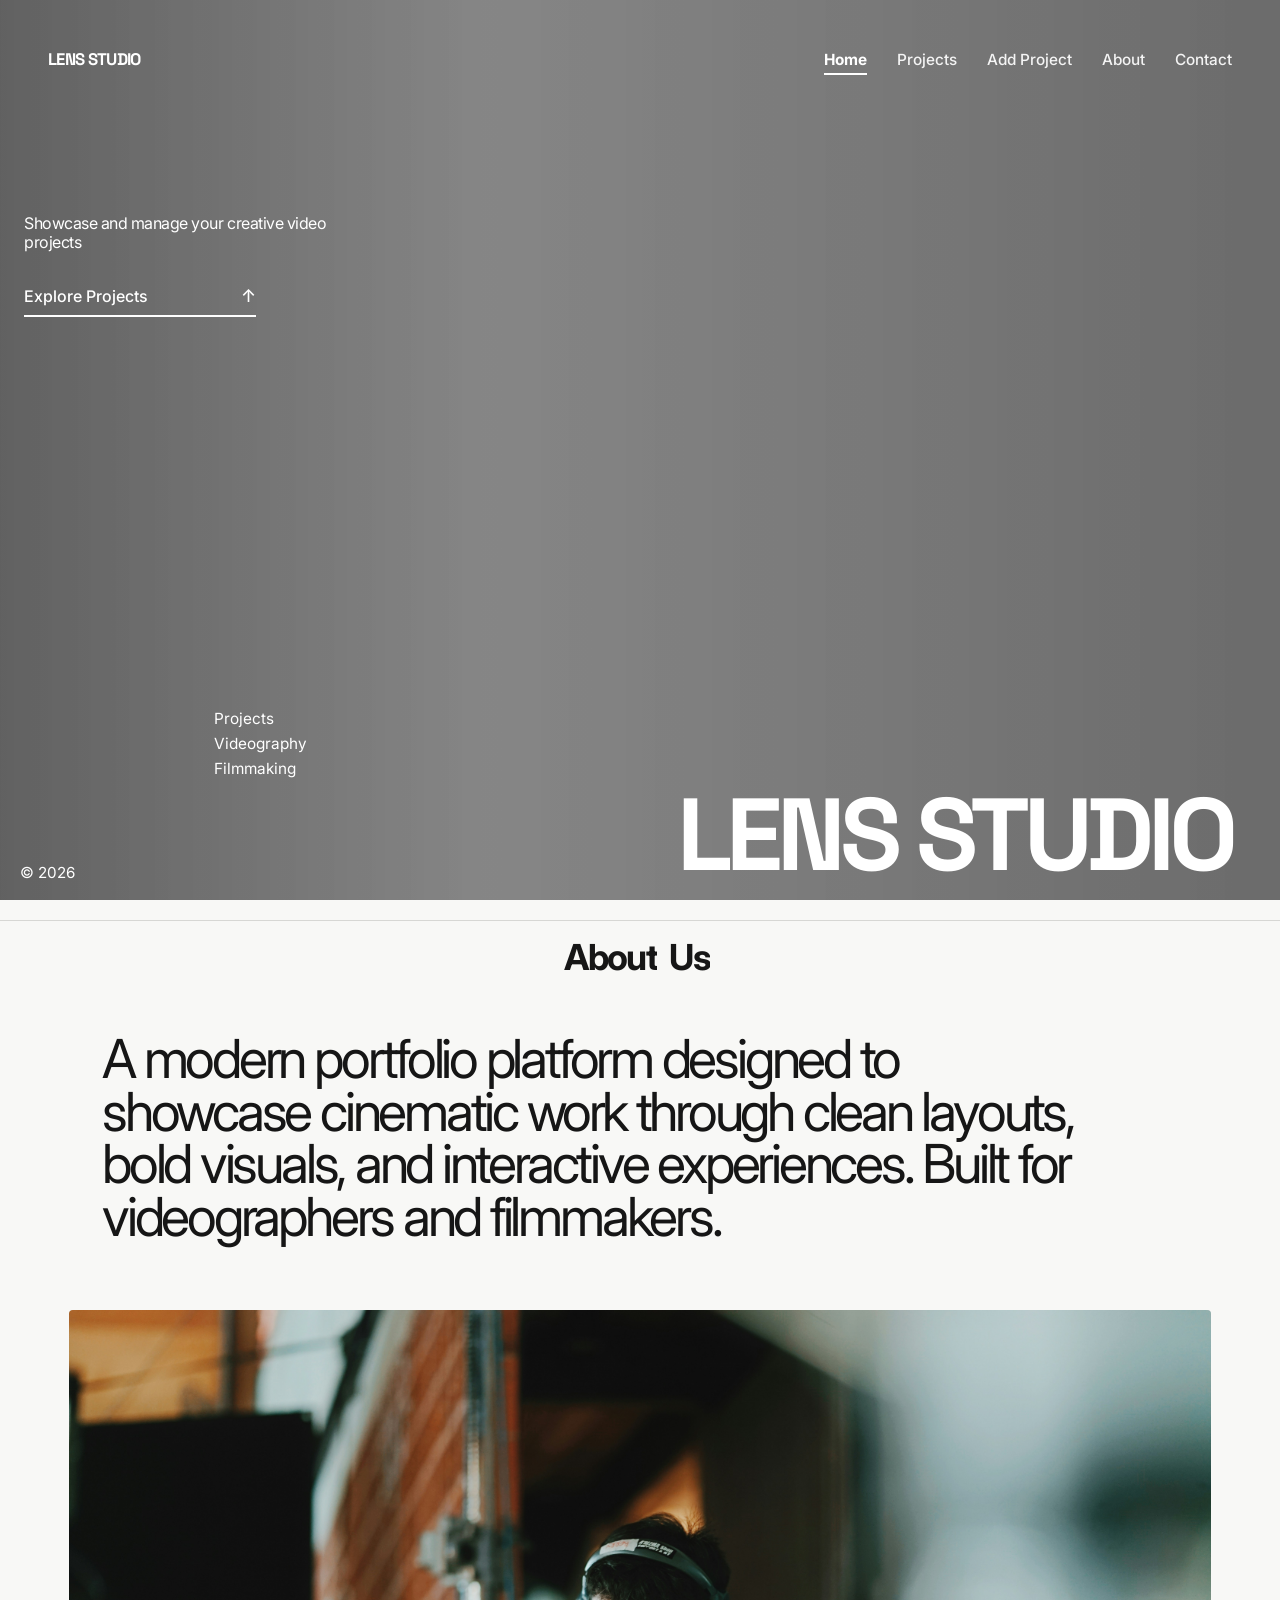
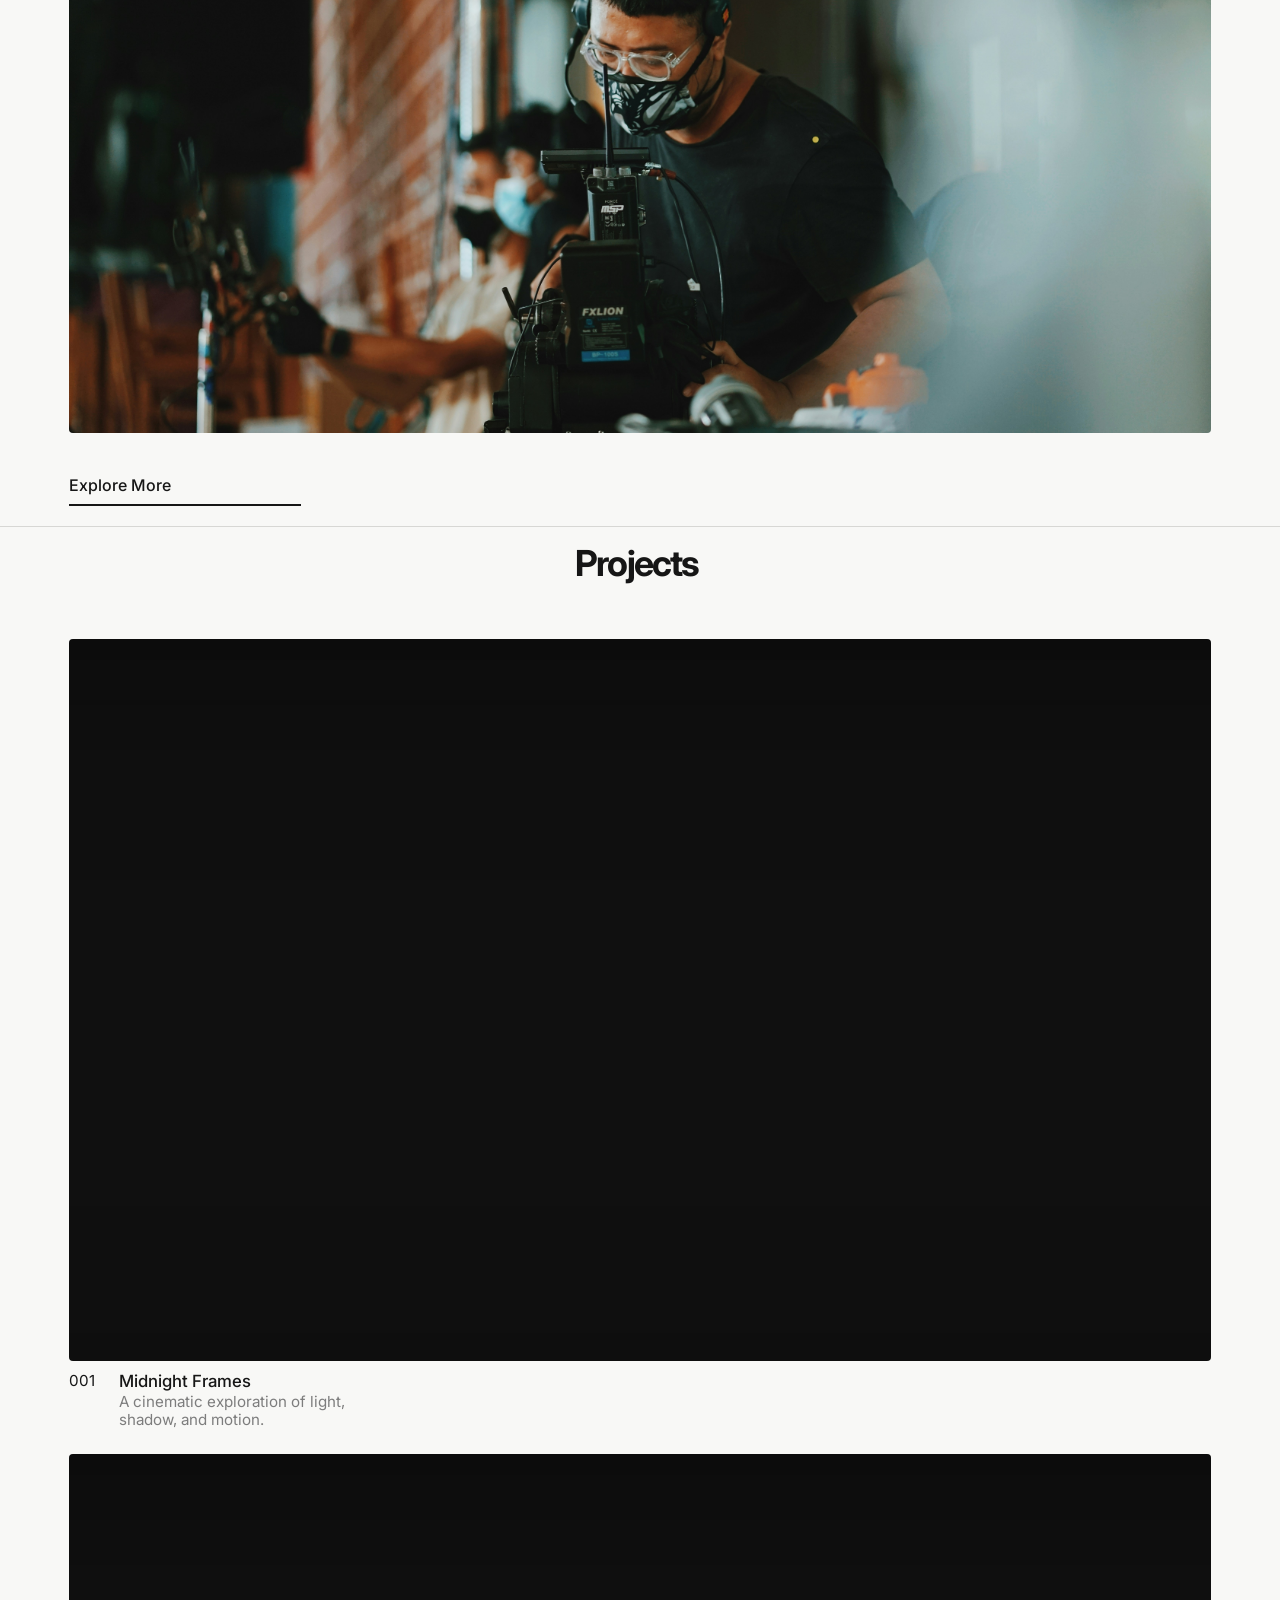
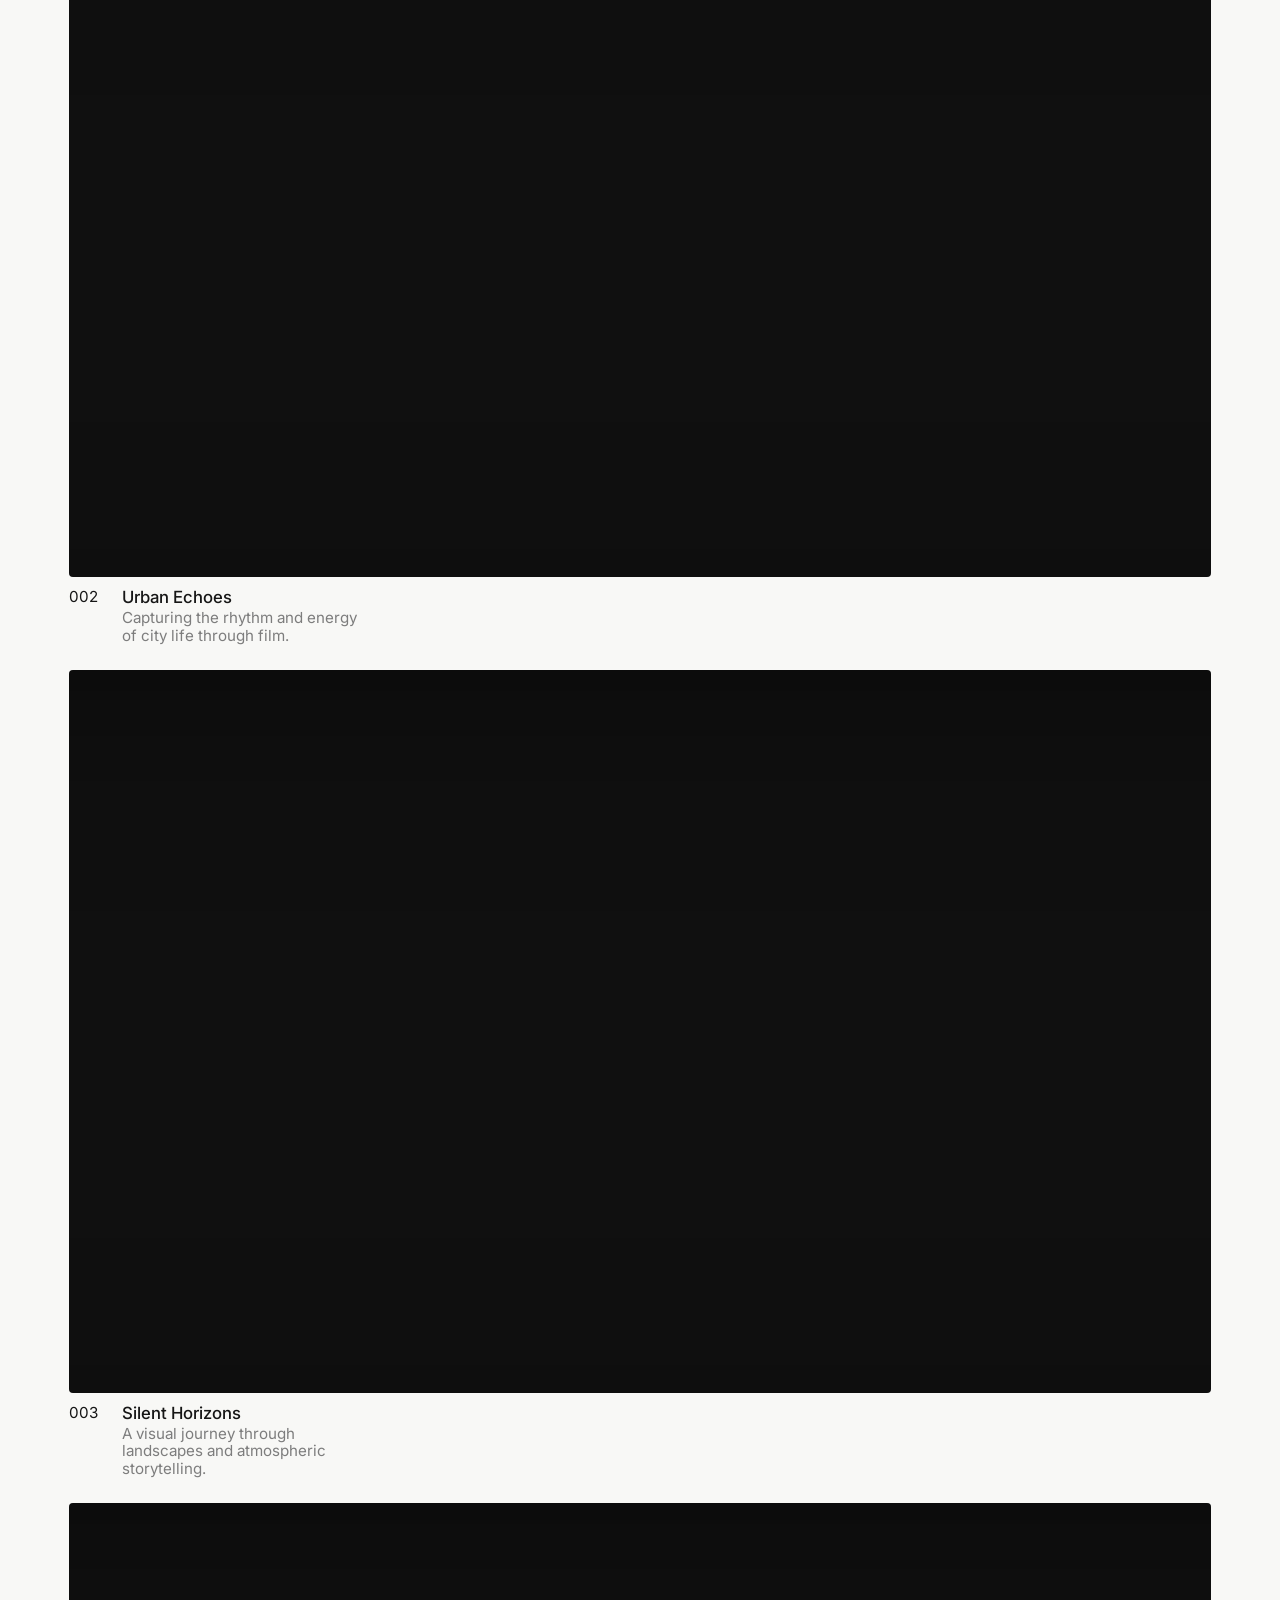
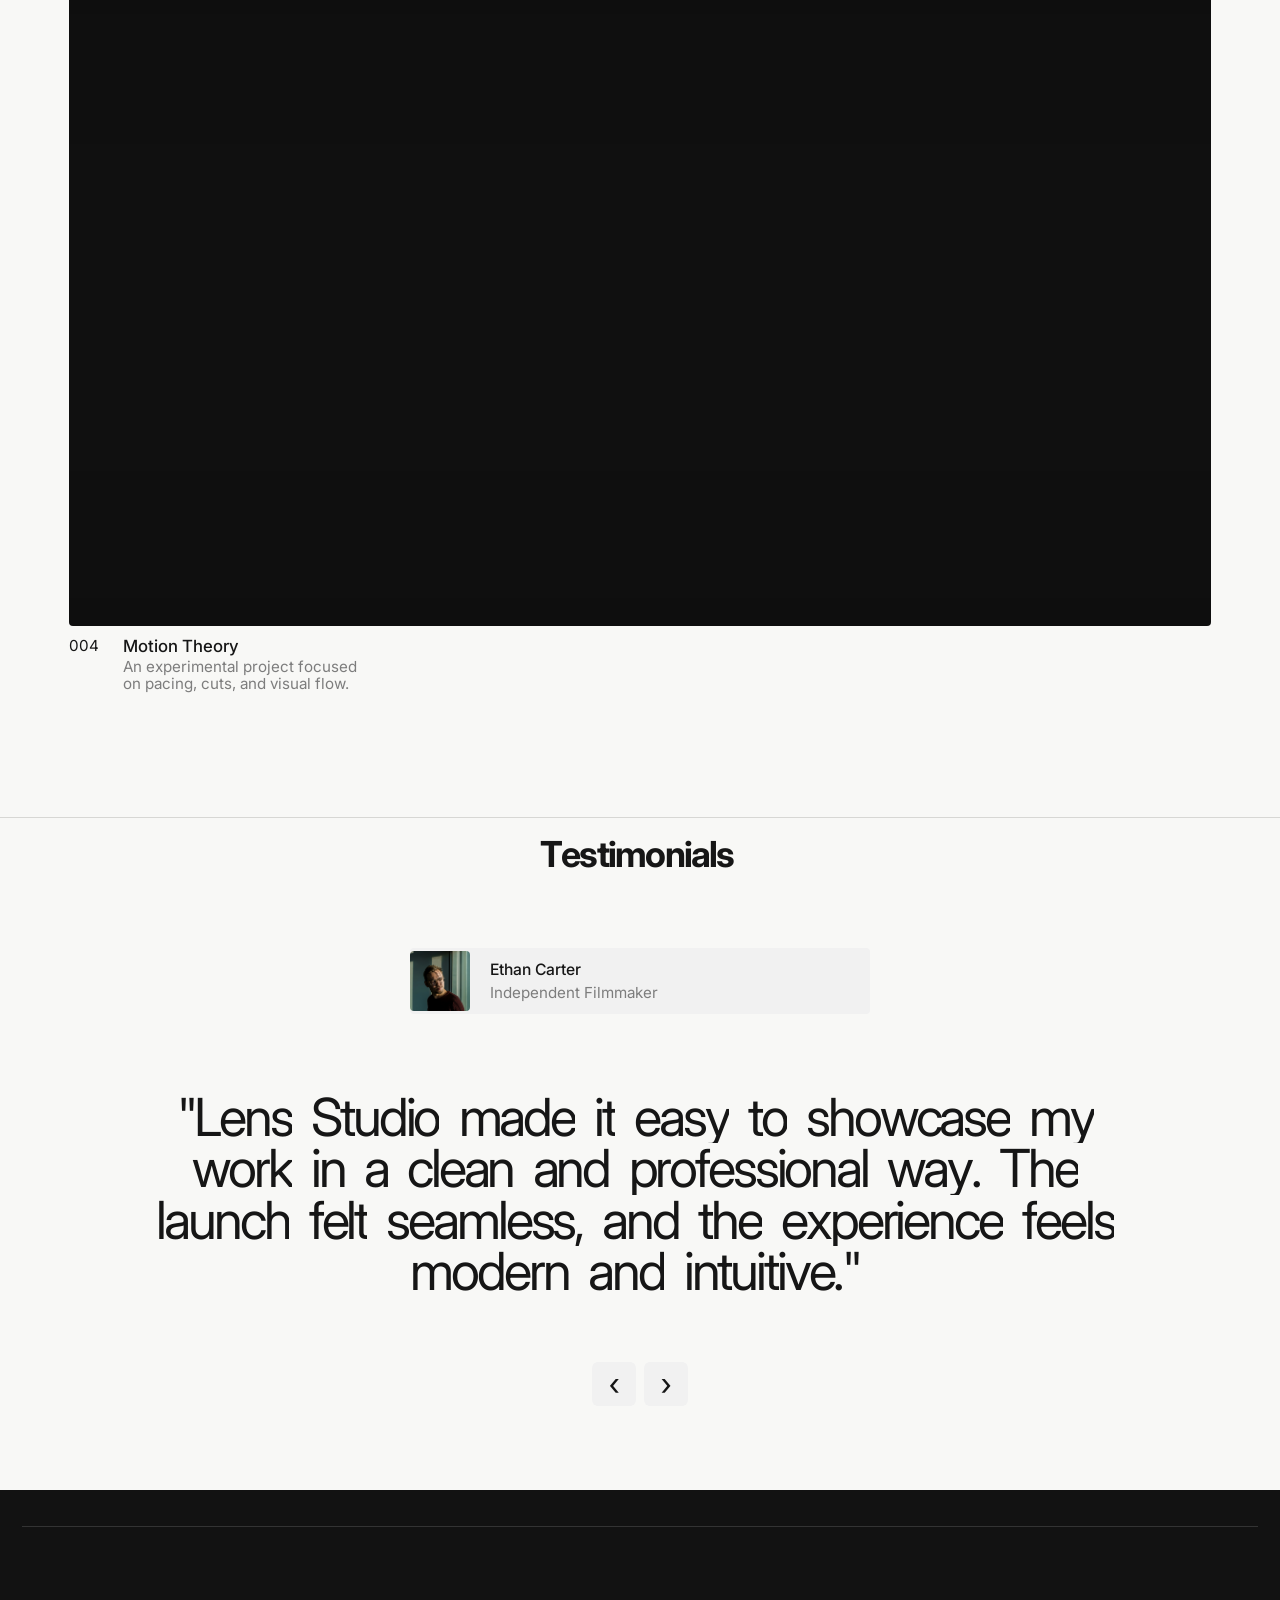
==== commit 17acf842: "website finish" ====
--- a/index.html
+++ b/index.html
@@ -65,16 +65,18 @@
                     bold visuals, and interactive experiences. Built for videographers and filmmakers.
                 </p>
             </div>
-            <div class="feature-panel">
-                <img
-                    class="feature-image"
-                    src="images/rendy-novantino-V8idTEo5K20-unsplash.jpg"
-                    alt="Cinematic behind-the-scenes filmmaking setup"
-                >
-            </div>
-            <a class="line-action line-action-dark" href="#projects">
-                <span>Explore More</span>
-            </a>
+            <div class="about-media-block">
+                <div class="feature-panel">
+                    <img
+                        class="feature-image"
+                        src="images/rendy-novantino-V8idTEo5K20-unsplash.jpg"
+                        alt="Cinematic behind-the-scenes filmmaking setup"
+                    >
+                </div>
+                <a class="line-action line-action-dark" href="#projects">
+                    <span>Explore More</span>
+                </a>
+            </div>
         </section>
 
         <section id="projects" class="content-section projects-section">
--- a/style.css
+++ b/style.css
@@ -9,6 +9,8 @@
     --footer-line: rgba(255, 255, 255, 0.14);
     --footer-muted: #767676;
     --white: #ffffff;
+    --ease-smooth: cubic-bezier(0.22, 1, 0.36, 1);
+    --ease-soft: cubic-bezier(0.3, 0, 0.15, 1);
 }
 
 * {
@@ -19,12 +21,21 @@
 
 html {
     scroll-behavior: smooth;
+    scroll-padding-top: 112px;
 }
 
 body {
     background: var(--bg);
     color: var(--text);
     font-family: "Inter", sans-serif;
+    opacity: 0;
+    transform: translateY(12px);
+    transition: opacity 0.8s var(--ease-smooth), transform 0.8s var(--ease-smooth);
+}
+
+body.is-loaded {
+    opacity: 1;
+    transform: translateY(0);
 }
 
 .page-main {
@@ -34,10 +45,16 @@
 a {
     color: inherit;
     text-decoration: none;
+    -webkit-tap-highlight-color: transparent;
 }
 
 button {
     font: inherit;
+}
+
+img,
+iframe {
+    will-change: transform;
 }
 
 .site-header {
@@ -45,13 +62,15 @@
     inset: 0 0 auto;
     z-index: 20;
     padding: 24px 24px 0;
-    transition: background 0.3s ease, padding 0.3s ease, box-shadow 0.3s ease;
+    transition: background 0.35s var(--ease-soft), padding 0.35s var(--ease-soft), box-shadow 0.35s var(--ease-soft);
+    backdrop-filter: blur(0);
 }
 
 .site-header.scrolled {
     padding: 0;
     background: rgba(0, 0, 0, 0.96);
     box-shadow: 0 12px 30px rgba(0, 0, 0, 0.22);
+    backdrop-filter: blur(14px);
 }
 
 .site-header-static {
@@ -64,7 +83,7 @@
     justify-content: space-between;
     gap: 32px;
     padding: 24px;
-    transition: padding 0.3s ease;
+    transition: padding 0.35s var(--ease-soft);
 }
 
 .site-header.scrolled .main-nav {
@@ -91,11 +110,16 @@
     color: rgba(255, 255, 255, 0.92);
     font-size: 0.96rem;
     font-weight: 500;
+    transition: color 0.28s var(--ease-soft), transform 0.28s var(--ease-soft);
 }
 
 .nav-link.active {
     color: var(--white);
     font-weight: 700;
+}
+
+.nav-link:hover {
+    transform: translateY(-1px);
 }
 
 .nav-link::after {
@@ -108,7 +132,7 @@
     transform: scaleX(0);
     transform-origin: left;
     background: var(--white);
-    transition: transform 0.25s ease;
+    transition: transform 0.28s var(--ease-soft);
 }
 
 .nav-link:hover::after,
@@ -181,10 +205,59 @@
     border-bottom: 2px solid currentColor;
     font-size: 1rem;
     font-weight: 500;
+    transition: gap 0.25s var(--ease-soft), transform 0.25s var(--ease-soft), opacity 0.25s var(--ease-soft);
 }
 
 .action-arrow {
     font-size: 1.1rem;
+    transition: transform 0.25s var(--ease-soft);
+}
+
+.line-action:hover {
+    gap: 24px;
+}
+
+.line-action:hover .action-arrow {
+    transform: translate(4px, -4px);
+}
+
+.motion-reveal {
+    opacity: 0;
+    transform: translateY(36px);
+    transition:
+        opacity 0.85s var(--ease-smooth),
+        transform 0.85s var(--ease-smooth);
+    transition-delay: var(--reveal-delay, 0ms);
+}
+
+.motion-reveal.is-visible {
+    opacity: 1;
+    transform: translateY(0);
+}
+
+.split-text {
+    overflow: hidden;
+}
+
+.split-word {
+    display: inline-flex;
+    margin-right: 0.18em;
+    overflow: hidden;
+}
+
+.split-char {
+    display: inline-block;
+    opacity: 0;
+    transform: translateY(1.05em) rotate(4deg);
+    transition:
+        opacity 0.7s var(--ease-smooth),
+        transform 0.7s var(--ease-smooth);
+    transition-delay: calc(var(--char-index) * 22ms + var(--reveal-delay, 0ms));
+}
+
+.split-text.is-visible .split-char {
+    opacity: 1;
+    transform: translateY(0) rotate(0deg);
 }
 
 .hero-meta {
@@ -256,6 +329,7 @@
     border-radius: 4px;
     overflow: hidden;
     background: #d8d8d8;
+    transition: transform 0.5s var(--ease-smooth), box-shadow 0.5s var(--ease-smooth);
 }
 
 .contact-visual-image {
@@ -304,11 +378,12 @@
     font-size: 1.15rem;
     font-weight: 700;
     cursor: pointer;
-    transition: transform 0.2s ease, opacity 0.2s ease;
+    transition: transform 0.28s var(--ease-soft), opacity 0.28s var(--ease-soft), box-shadow 0.28s var(--ease-soft);
 }
 
 .contact-submit-button:hover {
-    transform: translateY(-1px);
+    transform: translateY(-2px);
+    box-shadow: 0 12px 26px rgba(0, 0, 0, 0.14);
 }
 
 .contact-form-status {
@@ -357,6 +432,7 @@
     letter-spacing: 0.12em;
     text-align: center;
     text-transform: uppercase;
+    transition: transform 0.28s var(--ease-soft), opacity 0.28s var(--ease-soft), background 0.28s var(--ease-soft);
 }
 
 .selected-project-button-dark {
@@ -383,6 +459,7 @@
     margin-top: 28px;
     overflow: hidden;
     background: #d7d7d7;
+    transition: transform 0.6s var(--ease-smooth), box-shadow 0.6s var(--ease-smooth);
 }
 
 .selected-project-media::after {
@@ -401,6 +478,7 @@
     border: 0;
     transform: translate(-8%, -7%);
     pointer-events: none;
+    transition: transform 0.9s var(--ease-smooth);
 }
 
 .selected-project-info-grid {
@@ -796,6 +874,11 @@
     aspect-ratio: 1.58;
 }
 
+.about-media-block {
+    width: min(100%, 1142px);
+    margin: 0 auto;
+}
+
 .feature-image {
     display: block;
     width: 100%;
@@ -805,7 +888,8 @@
 }
 
 .line-action-dark {
-    margin: 42px auto 0;
+    display: inline-flex;
+    margin: 42px 0 0;
     color: var(--text);
 }
 
@@ -824,12 +908,16 @@
 
 .project-showcase-link .project-visual,
 .project-showcase-link .project-caption {
-    transition: transform 0.2s ease, opacity 0.2s ease;
+    transition: transform 0.35s var(--ease-soft), opacity 0.35s var(--ease-soft);
 }
 
 .project-showcase-link:hover .project-visual,
 .project-showcase-link:hover .project-caption {
-    transform: translateY(-2px);
+    transform: translateY(-4px);
+}
+
+.project-showcase-link:hover .project-visual {
+    box-shadow: 0 22px 48px rgba(0, 0, 0, 0.12);
 }
 
 .project-visual {
@@ -841,6 +929,7 @@
     position: relative;
     overflow: hidden;
     background: #101010;
+    transition: transform 0.45s var(--ease-smooth), box-shadow 0.45s var(--ease-smooth);
 }
 
 .project-video {
@@ -852,6 +941,7 @@
     border: 0;
     transform: translate(-50%, -54%) scale(1.08);
     pointer-events: none;
+    transition: transform 0.8s var(--ease-smooth);
 }
 
 .video-card::after {
@@ -897,6 +987,7 @@
     width: min(100%, 980px);
     margin: 0 auto;
     padding: 18px 0 24px;
+    transition: transform 0.45s var(--ease-smooth);
 }
 
 .testimonial-author {
@@ -961,12 +1052,13 @@
     font-size: 2rem;
     line-height: 1;
     cursor: pointer;
-    transition: transform 0.2s ease, background 0.2s ease;
+    transition: transform 0.25s var(--ease-soft), background 0.25s var(--ease-soft), box-shadow 0.25s var(--ease-soft);
 }
 
 .testimonial-button:hover {
     background: #e7e7e7;
-    transform: translateY(-1px);
+    transform: translateY(-2px);
+    box-shadow: 0 10px 24px rgba(0, 0, 0, 0.08);
 }
 
 .site-footer {
@@ -1016,11 +1108,31 @@
     border-bottom: 1px solid var(--footer-line);
     color: var(--footer-muted);
     font-size: 0.96rem;
-    transition: color 0.2s ease;
+    transition: color 0.25s var(--ease-soft), transform 0.25s var(--ease-soft);
 }
 
 .footer-links a:hover {
     color: var(--white);
+    transform: translateX(6px);
+}
+
+.upload-dropzone:hover,
+.contact-visual-panel:hover,
+.selected-project-media:hover {
+    transform: translateY(-4px);
+    box-shadow: 0 24px 52px rgba(0, 0, 0, 0.1);
+}
+
+.upload-dropzone:hover {
+    border-color: #bdbdbd;
+}
+
+.video-card:hover .project-video {
+    transform: translate(-50%, -54%) scale(1.12);
+}
+
+.selected-project-media:hover .selected-project-video {
+    transform: translate(-8%, -7%) scale(1.04);
 }
 
 .footer-bottom {
